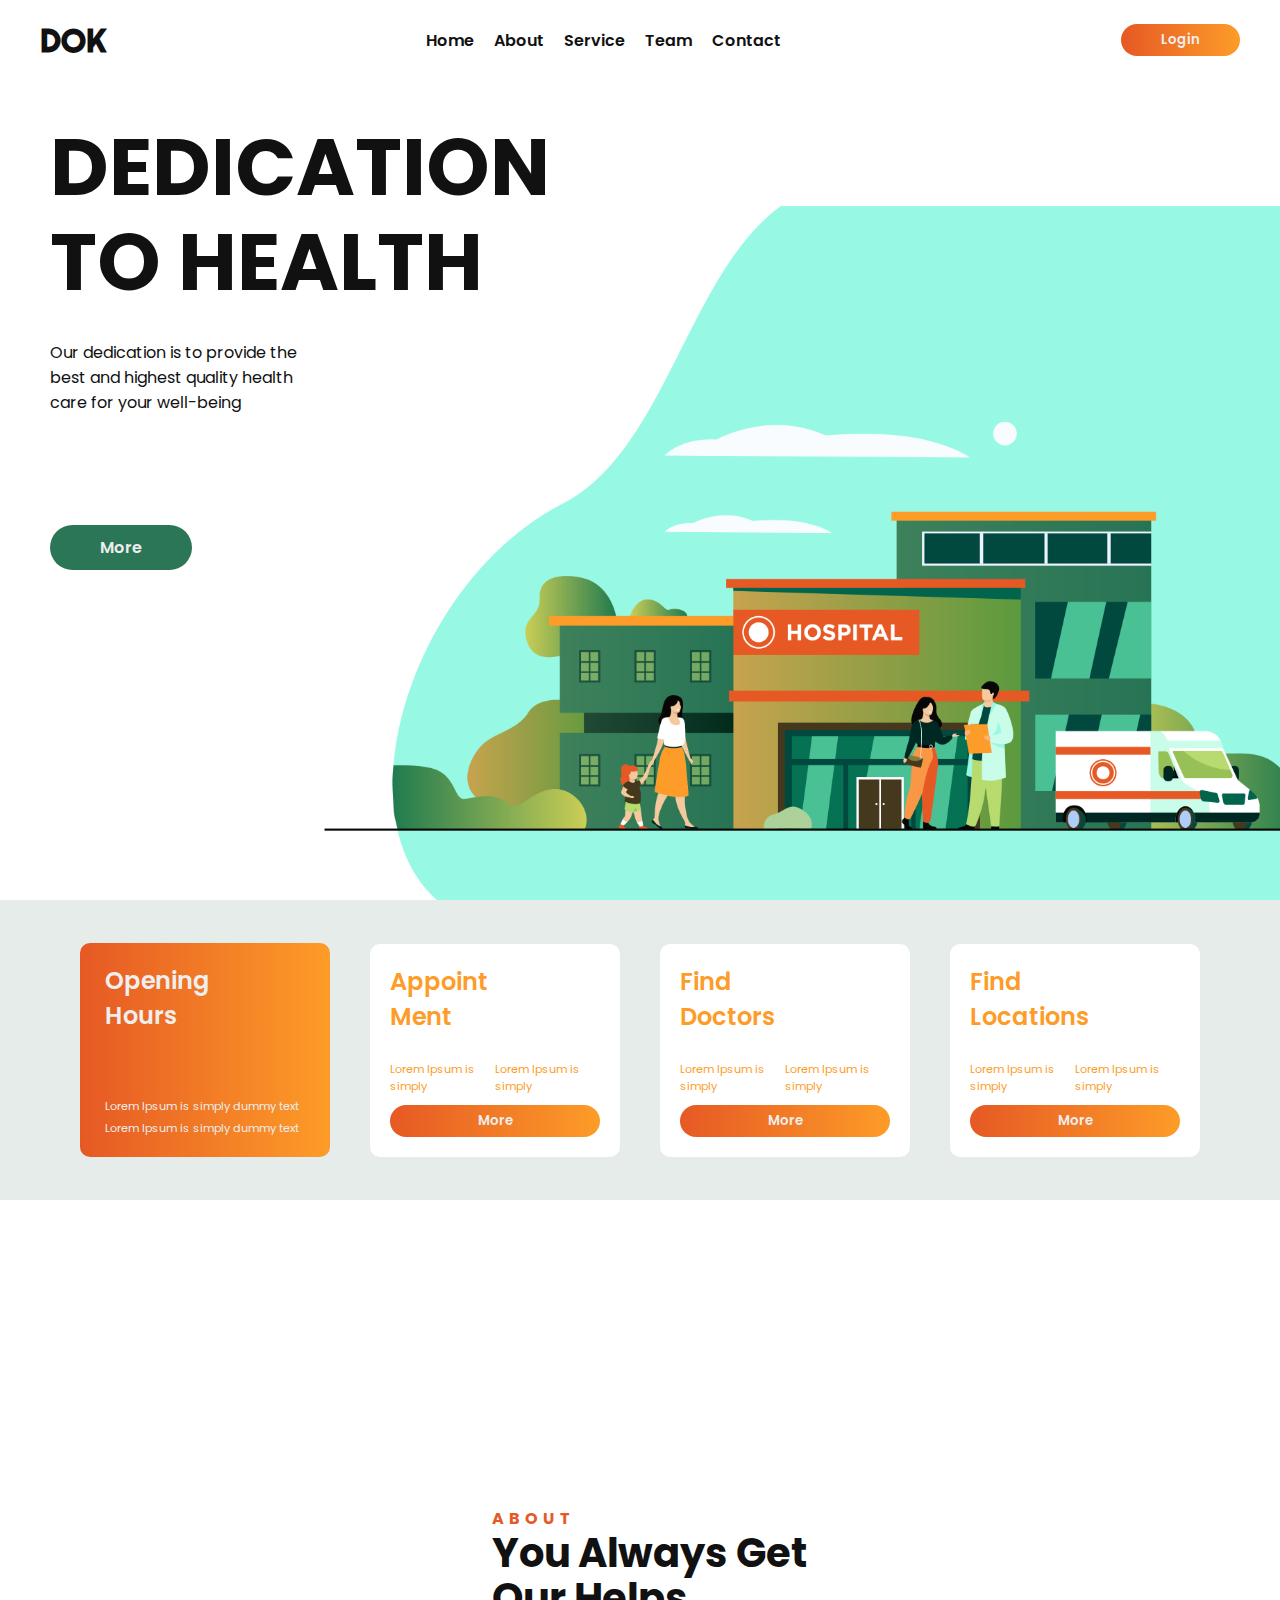
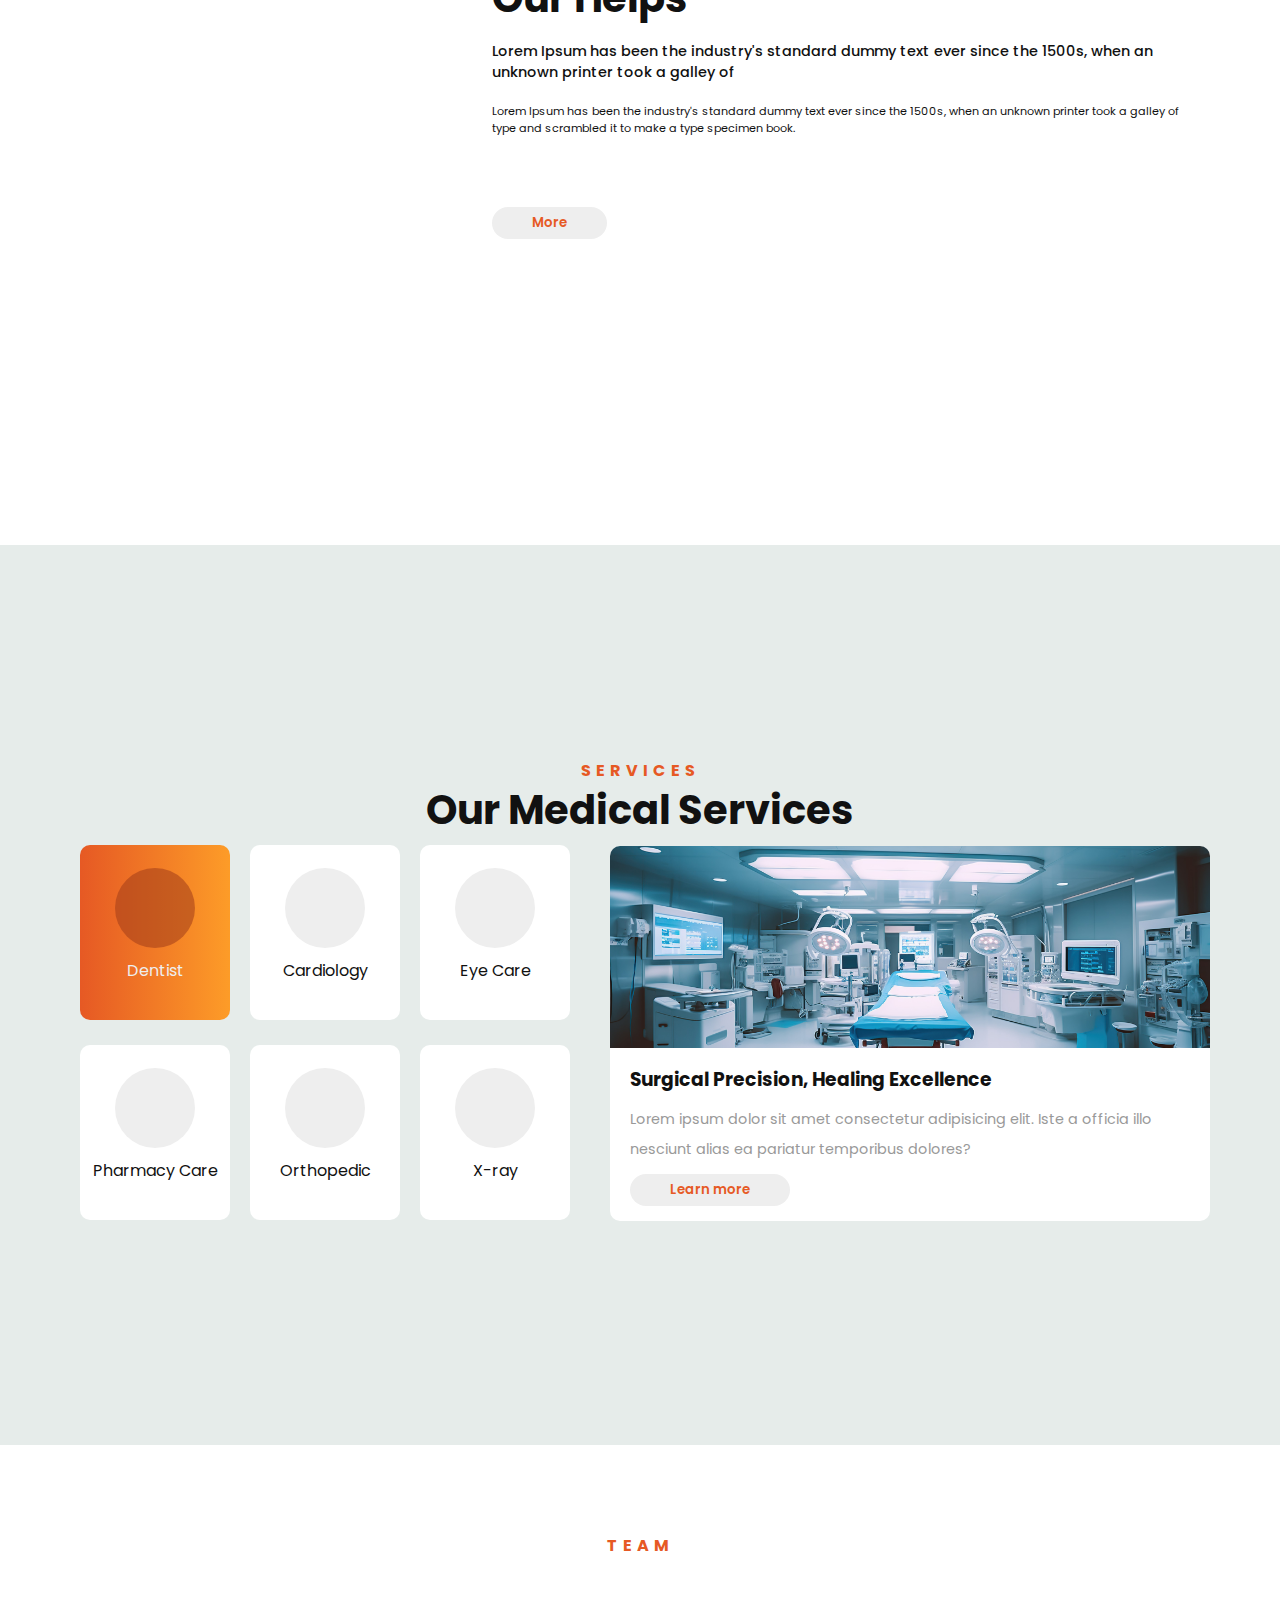
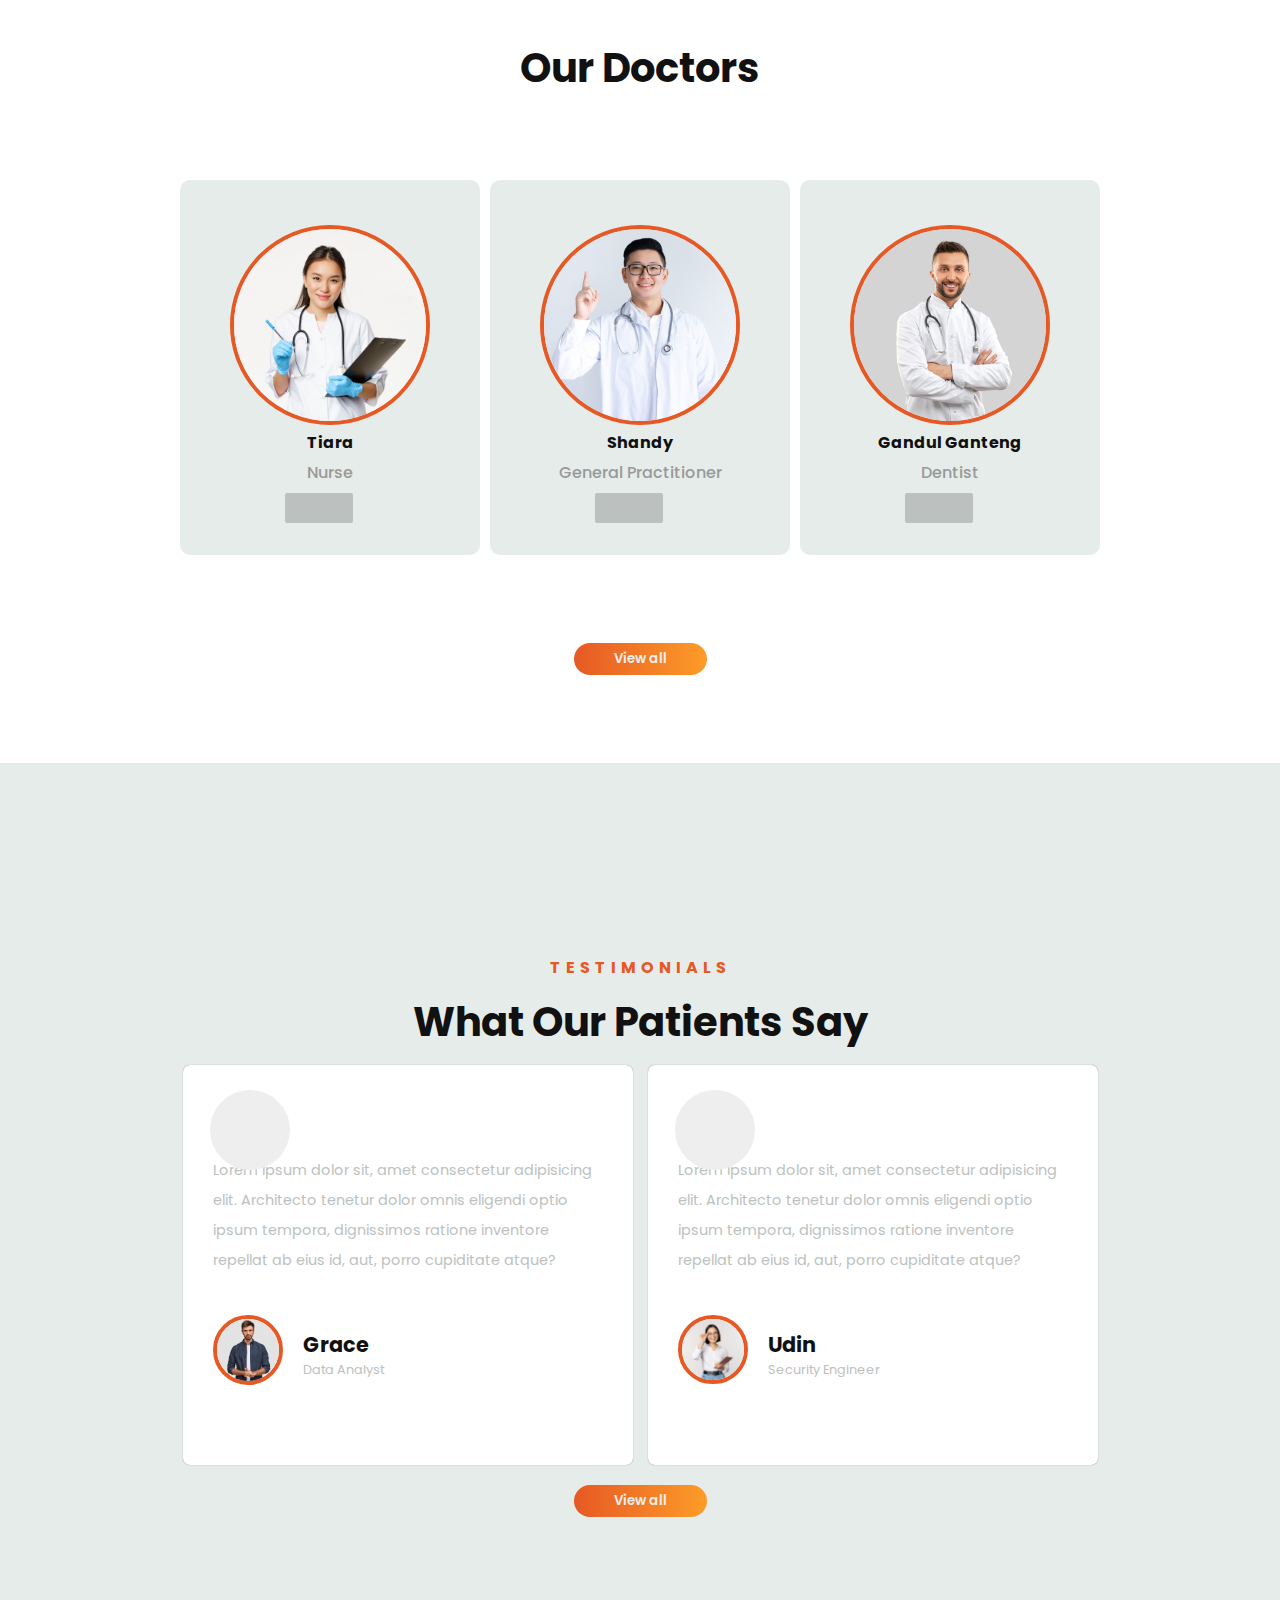
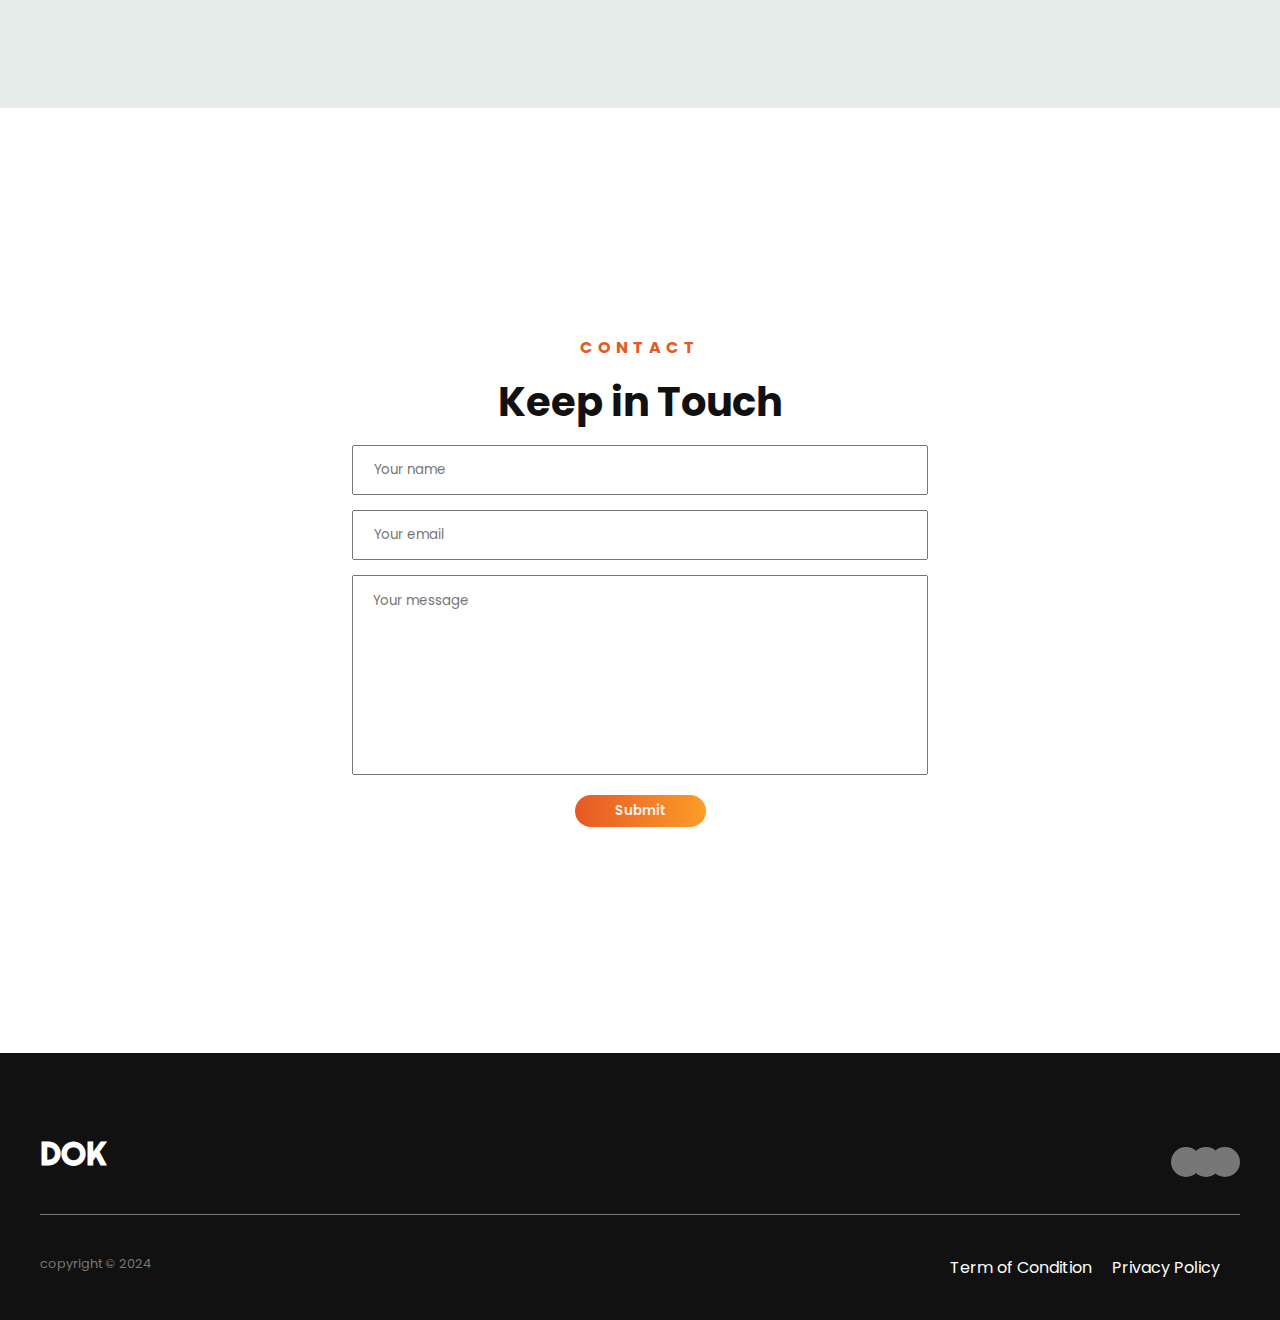
==== index.html @ a8750081 "dok" ====
<!DOCTYPE html>
<html lang="en">
<head>
  <meta charset="UTF-8">
  <meta name="viewport" content="width=device-width, initial-scale=1.0">
  <title>Medical Landing Page</title>
  <link rel="stylesheet" href="style.css">
  <link rel="preconnect" href="https://fonts.googleapis.com">
  <link rel="preconnect" href="https://fonts.gstatic.com" crossorigin>
  <link href="https://fonts.googleapis.com/css2?family=Poppins:ital,wght@0,100;0,200;0,300;0,400;0,500;0,600;0,700;0,800;0,900;1,100;1,200;1,300;1,400;1,500;1,600;1,700;1,800;1,900&family=Righteous&display=swap" rel="stylesheet">
  <link rel="stylesheet" href="https://cdnjs.cloudflare.com/ajax/libs/font-awesome/6.5.1/css/all.min.css" integrity="sha512-DTOQO9RWCH3ppGqcWaEA1BIZOC6xxalwEsw9c2QQeAIftl+Vegovlnee1c9QX4TctnWMn13TZye+giMm8e2LwA==" crossorigin="anonymous" referrerpolicy="no-referrer" />
  <link href="https://unpkg.com/aos@2.3.1/dist/aos.css" rel="stylesheet">
</head>
<body>
  <header>
    <nav>
      <h2 class="logo">DOK</h2>
      <ul>
        <li><a href="">Home</a></li>
        <li><a href="">About</a></li>
        <li><a href="">Service</a></li>
        <li><a href="">Team</a></li>
        <li><a href="">Contact</a></li>
      </ul>
      <button>Login</button>
    </nav>
    <div class="hero">
      <h1>Dedication To Health</h1>
      <p>Our dedication is to provide the best and highest quality health care for your well-being</p>
      <button>More</button>
    </div>
  </header>
  <section>
    <div class="card-container">
      <div class="card">
        <h4>Opening Hours</h4>
        <p>Lorem Ipsum is simply dummy text</p>
        <p>Lorem Ipsum is simply dummy text</p>
      </div>
      <div class="card">
        <h4>Appoint Ment</h4>
        <div class="desc">
          <p>Lorem Ipsum is simply</p>
          <p>Lorem Ipsum is simply</p>
        </div>
        <button>More</button>
      </div>
      <div class="card">
        <h4>Find Doctors</h4>
        <div class="desc">
          <p>Lorem Ipsum is simply</p>
          <p>Lorem Ipsum is simply</p>
        </div>
        <button>More</button>
      </div>
      <div class="card">
        <h4>Find Locations</h4>
        <div class="desc">
          <p>Lorem Ipsum is simply</p>
          <p>Lorem Ipsum is simply</p>
        </div>
        <button>More</button>
      </div>
    </div>
  </section>
  <article id="about">
    <div class="about-wrapper">
      <img src="img/hospital room.jpg" alt="">
      <div class="about-content">
        <p class="navigasi">about</p>
        <h2>You Always Get Our Helps</h2>
        <p>Lorem Ipsum has been the industry's standard dummy text ever since the 1500s, when an unknown printer took a galley of</p>
        <p>Lorem Ipsum has been the industry's standard dummy text ever since the 1500s, when an unknown printer took a galley of type and scrambled it to make a type specimen book.</p>
        <button>More</button>
      </div>
    </div>
  </article>
  <article id="services">
    <p class="navigasi">services</p>
    <h2 class="sub-nav">Our Medical Services</h2>
    <div class="services-wrapper">
      <div class="services-card">
        <div class="card diff">
          <i class="fa-solid fa-tooth icon"></i>
          <div class="circle"></div>
          <p>Dentist</p>
        </div>
        <div class="card">
          <i class="fa-solid fa-stethoscope icon"></i>
          <div class="circle"></div>
          <p>Cardiology</p>
        </div>
        <div class="card">
          <i class="fa-solid fa-eye icon"></i>
          <div class="circle"></div>
          <p>Eye Care</p>
        </div>
        <div class="card">
          <i class="fa-solid fa-syringe icon"></i>
          <div class="circle"></div>
          <p>Pharmacy Care</p>
        </div>
        <div class="card">
          <i class="fa-solid fa-truck-medical icon"></i>
          <div class="circle"></div>
          <p>Orthopedic</p>
        </div>
        <div class="card">
          <i class="fa-solid fa-x-ray icon"></i>
          <div class="circle"></div>
          <p>X-ray</p>
        </div>
      </div>
      <div class="side-card">
        <img src="img/service.jpg" alt="">
        <div class="content">
          <h3>Surgical Precision, Healing Excellence</h3>
          <p class="">Lorem ipsum dolor sit amet consectetur adipisicing elit. Iste a officia illo nesciunt alias ea pariatur temporibus dolores?</p>
          <button>Learn more</button>
        </div>
      </div>
    </div>
    </div>
  </article>
  <article id="team">
    <p class="navigasi">team</p>
    <h2 class="sub-nav">Our Doctors</h2>
    <div class="team-wrapper">
      <div class="card">
        <img src="img/doctor 1.jpg" alt="">
        <h5>Tiara</h5>
        <p>Nurse</p>
        <div class="sosmed">
          <i class="fa-brands fa-instagram"></i>
          <i class="fa-brands fa-tiktok"></i>
          <i class="fa-brands fa-x-twitter"></i>
        </div>
      </div>
      <div class="card">
        <img src="img/doctor 2.jpg" alt="">
        <h5>Shandy</h5>
        <p>General Practitioner</p>
        <div class="sosmed">
          <i class="fa-brands fa-instagram"></i>
          <i class="fa-brands fa-tiktok"></i>
          <i class="fa-brands fa-x-twitter"></i>
        </div>
      </div>
      <div class="card">
        <img src="img/doctor 3.jpg" alt="">
        <h5>Gandul Ganteng</h5>
        <p>Dentist</p>
        <div class="sosmed">
          <i class="fa-brands fa-instagram"></i>
          <i class="fa-brands fa-tiktok"></i>
          <i class="fa-brands fa-x-twitter"></i>
        </div>
      </div>
    </div>
    <button>View all</button>
  </article>
  <article id="quote">
    <p class="navigasi">testimonials</p>
    <h2 class="sub-nav">What Our Patients Say</h2>
    <div class="quote-wrapper">
      <div class="card">
        <i class="fa-solid fa-quote-left"></i>
        <p class="message">Lorem ipsum dolor sit, amet consectetur adipisicing elit. Architecto tenetur dolor omnis eligendi optio ipsum tempora, dignissimos ratione inventore repellat ab eius id, aut, porro cupiditate atque?</p>
        <div class="profile">
          <img src="img/person1.jpg" alt="">
          <div class="name">
            <h5>Grace</h5>
            <p>Data Analyst</p>
          </div>
        </div>
      </div>
      <div class="card">
        <i class="fa-solid fa-quote-left"></i>
        <p class="message">Lorem ipsum dolor sit, amet consectetur adipisicing elit. Architecto tenetur dolor omnis eligendi optio ipsum tempora, dignissimos ratione inventore repellat ab eius id, aut, porro cupiditate atque?</p>
        <div class="profile">
          <img src="img/person2.jpg" alt="">
          <div class="name">
            <h5>Udin</h5>
            <p>Security Engineer</p>
          </div>
        </div>
      </div>
    </div>
    <button>View all</button>
  </article>
  <article id="contact">
    <p class="navigasi">contact</p>
    <h2 class="sub-nav">Keep in Touch</h2>
    <form action="">
      <input type="text" id="name" placeholder="Your name">
      <input type="text" id="email" placeholder="Your email">
      <!-- <input type="text" id="message" placeholder="Your message"> -->
      <textarea id="message" placeholder="Your message"></textarea>
    </form>
    <button>Submit</button>
  </article>
  <footer>
    <div class="top">
      <h2 class="logo">DOK</h2>
      <div class="sosmed">
        <i class="fa-brands fa-instagram"></i>
        <i class="fa-brands fa-tiktok"></i>
        <i class="fa-brands fa-x-twitter"></i>
      </div>
    </div>
    <div class="line"></div>
    <div class="bottom">
      <p>copyright &copy; 2024</p>
      <ul>
        <li><a href="">Term of Condition</a></li>
        <li><a href="">Privacy Policy</a></li>
      </ul>
    </div>
  </footer>
  <script src="https://unpkg.com/aos@2.3.1/dist/aos.js"></script>
</body>
</html>
---- style.css ----
* {
  margin: 0;
  padding: 0;
  list-style: none;
  text-decoration: none;
  box-sizing: border-box;
  scroll-behavior: smooth;
  color: #111;
  font-family: 'Poppins', 'sans-serif';
}
header {
  width: 100%;
  height: 100vh;
  background: url(img/bg-01.png);
  background-repeat: no-repeat;
  background-size: 75%;
  background-position-x: right;
  background-position-y: bottom;
}
nav {
  display: flex;
  height: 80px;
  padding: 0 40px;
  align-items: center;
  justify-content: space-between;
}
.logo {
  font-size: 2rem;
  font-family: 'Righteous', 'sans-serif';
  cursor: pointer;
}
nav ul {
  display: flex;
  align-items: center;
}
nav ul li a {
  margin-right: 20px;
  font-weight: 600;
  transition: .3s ease;

}
nav ul li a:hover {
  opacity: .8;
}
nav button {
  padding: 6px 40px;
  color: #eee;
  font-weight: 600;
  border: none;
  border-radius: 40px;
  background: linear-gradient(to right, #E65924, #FD9C28);
  cursor: pointer;
}
.hero {
  height: 50vh;
  padding: 40px 50px;
}
.hero h1 {
  width: 40%;
  right: 20px;
  text-align: left;
  font-size: 5rem;
  text-transform: uppercase;
  line-height: 95px;
  cursor: default
}
.hero p {
  width: 23%;
  margin: 30px 0;
}
.hero button {
  padding: 10px 50px;
  margin-top: 80px;
  color: #eee;
  font-weight: 600;
  font-size: 1rem;
  border: none;
  border-radius: 40px;
  background-color: #2B7656;
  cursor: pointer;
}
section {
  background-color: #E6ECEA;
}
.card-container {
  display: flex;
  width: 100%;
  height: 300px;
  justify-content: center;
  align-items: center;
}
.card-container .card:nth-child(1) {
  width: 250px;
  margin: 20px;
  padding: 20px 25px;
  border-radius: 10px;
  background: linear-gradient(to right, #E65924, #FD9C28);
}
.card-container .card:nth-child(1) h4 {
  width: 50%;
  margin-bottom: 60px;
  font-size: 1.5rem;
  font-weight: 600;
  color: #eee;
}
.card-container .card:nth-child(1) p {
  margin-top: 5px;
  font-size: .7rem;
  color: #eee;
}
.card-container .card {
  display: flex;
  flex-direction: column;
  width: 250px;
  margin: 20px;
  padding: 20px;
  background-color: #fff;
  border-radius: 10px;
  transition: all .3s ease;
}
.card-container .card .desc {
  display: flex;
  margin-bottom: 10px;
}
.card-container .card:hover {
  transform: translate(0, -3px);
  box-shadow: 0 0 5px #ffd152;
}
.card-container .card h4 {
  width: 50%;
  margin-bottom: 22px;
  font-size: 1.5rem;
  font-weight: 600;
  color: #FD9C28;
}
.card-container .card p {
  margin-top: 5px;
  font-size: .7rem;
  color: #FD9C28;
}
.card-container .card button {
  padding: 6px 40px;
  color: #eee;
  font-weight: 600;
  border: none;
  border-radius: 40px;
  background: linear-gradient(to right, #E65924, #FD9C28);
  cursor: pointer;
}
#about {
  display: flex;
  align-items: center;
  width: 100%;
  height: 105vh;
  padding-left: 55px;
}
.about-wrapper {
  display: flex;
  align-items: start;
}
#about .about-wrapper img {
  width: 500px;
  border-radius: 10px;
  margin-right: 40px;
}
.navigasi {
  font-weight: 700;
  text-transform: uppercase;
  color: #E65924;
  letter-spacing: 5px;
}
.about-wrapper h2 {
  width: 45%;
  margin-bottom: 20px;
  font-size: 2.5rem;
  line-height: 45px;
}
.about-content p:nth-child(3) {
  width: 90%;
  margin-bottom: 20px;
  font-size: .9rem;
  font-weight: 500;
}
.about-content p:nth-child(4) {
  width: 90%;
  font-size: .7rem;
  font-weight: 400;
  margin-bottom: 70px;
}
.about-content button {
  padding: 6px 40px;
  color: #E65924;
  font-weight: 600;
  border: none;
  border-radius: 40px;
  background: #eee;
  cursor: pointer;
}
#services {
  width: 100%;
  height: 100vh;
  display: flex;
  flex-direction: column;
  align-items: center;
  justify-content: center;
  background: #E6ECEA;
}
#services p:nth-child(1) {
  margin-bottom: 5px;
}
.sub-nav {
  font-size: 2.5rem;
  line-height: 45px;
}
.services-wrapper {
  display: flex;
  justify-content: center;
}
.services-card {
  margin-left: 70px;
  height: 400px;
  display: flex;
  flex-wrap: wrap;
  align-items: center;
}
.services-card .card {
  display: flex;
  flex-direction: column;
  align-items: center;
  justify-content: center;
  width: 150px;
  height: 175px;
  margin: 10px;
  border-radius: 10px;
  background: #fff;
  transition: all .3s ease;
}
.services-card .card:hover {
  transform: translate(0, -3px);
  box-shadow: 0 0 5px #ffd152;
}
.services-card .diff:hover {
  transform: translate(0, -3px);
  box-shadow: 0 0 5px #a23e19;
}
.services-card .card .icon {
  margin: 25px 0 50px 0;
  position: relative;
  color: #E65924;
  font-size: 2.5rem;
  z-index: 1;
}
.circle {
  position: absolute;
  padding: 40px;
  margin-top: -50px;
  border-radius: 40px;
  background: #eee;
}
.diff .circle {
  background: #a23d198e;
}
.services-card .diff {
  display: flex;
  flex-direction: column;
  align-items: center;
  justify-content: center;
  width: 150px;
  height: 175px;
  margin: 10px;
  border-radius: 10px;
  background: linear-gradient(to right, #E65924, #FD9C28);
}
.services-card .diff p {
  color: #eee;
}
.services-card .diff .icon {
  margin: 25px 0 50px 0;
  position: relative;
  font-size: 2.5rem;
  z-index: 1;
  color: #fff;
}
.side-card {
  margin: 13px 70px 0 0;
  width: 600px;
  height: 375px;
  background: #fff;
  border-radius: 10px;
}
.side-card img {
  width: 600px;
  border-radius: 10px 10px 0 0;
}
.side-card .content {
  margin: 10px 20px 10px 20px;
}
.side-card .content p {
  margin: 10px 0;
  color: #999;
  font-size: .9rem;
  font-weight: 400;
  line-height: 30px;
}
.side-card .content button {
  padding: 6px 40px;
  color: #E65924;
  font-weight: 600;
  border: none;
  border-radius: 40px;
  background: #eee;
  cursor: pointer;
}
#team {
  width: 100%;
  height: 102vh;
  display: flex;
  flex-direction: column;
  justify-content: space-evenly;
  align-items: center;
}
.team-wrapper {
  display: flex;
  gap: 10px;
}
.team-wrapper .card {
  display: flex;
  flex-direction: column;
  justify-content: center;
  align-items: center;
  width: 300px;
  height: 375px;
  background-color: #E6ECEA;
  border-radius: 10px;
  gap: 5px;
}
.team-wrapper .card img {
  width: 200px;
  height: 200px;
  border: 4px solid #E65924;
  border-radius: 400px;
}
.team-wrapper .card h5 {
  font-size: 1rem;
}
.team-wrapper .card p {
  color: #999;
  font-weight: 500;
}
.team-wrapper .card i {
  margin: 10px;
  position: relative;
  color: #E65924;
  z-index: 1;
  transition: .3s all ease;
}
.team-wrapper .card i:hover {
  color: #E6ECEA;
}
.team-wrapper .card i::after {
  content: "";
  position: absolute;
  width: 30px;
  height: 30px;
  top: -7px;
  right: -8px;
  border-radius: 2px;
  background: #bcc1c0;
  z-index: -1;
}
.team-wrapper .card i:hover::after {
  background: #E65924;
}
.team-wrapper .card i:nth-child(3)::after {
  right: -6px;
}
#team button {
  padding: 6px 40px;
  color: #eee;
  font-weight: 600;
  border: none;
  border-radius: 40px;
  background: linear-gradient(to right, #E65924, #FD9C28);
  cursor: pointer;
}
#quote {
  width: 100%;
  height: 105vh;
  display: flex;
  flex-direction: column;
  align-items: center;
  justify-content: center;
  background-color: #E6ECEA;
  gap: 20px;
}
.quote-wrapper {
  display: flex;
  padding: 0 20px;
  gap: 15px;
}
.quote-wrapper .card {
  display: flex;
  flex-direction: column;
  width: 450px;
  height: 400px;
  padding: 30px;
  border-radius: 7px;
  box-shadow: 0 0 1px rgba(0, 0, 0, .5);
  background-color: #fff;
  gap: 20px;
}
.quote-wrapper .card i {
  margin: 15px 0 25px 20px;
  position: relative;
  color: #E65924;
  font-size: 2.5rem;
  z-index: 1;
}
.quote-wrapper .card i::after {
  content: "";
  position: absolute;
  padding: 40px;
  top: -20px;
  left: -23px;
  border-radius: 40px;
  background: #eee;
  z-index: -1;
}
.quote-wrapper .card p {
  color: #bcc1c0;
  font-size: .9rem;
  line-height: 30px;
}
.quote-wrapper .card .profile {
  display: flex;
  align-items: center;
  margin-top: 20px;
  gap: 20px;
}
.quote-wrapper .card .profile img {
  width: 70px;
  border: 4px solid #E65924;
  border-radius: 100px;
}
.quote-wrapper .card .profile h5 {
  font-size: 1.3rem;
}
.quote-wrapper .card .profile p {
  font-size: .8rem;
  margin-top: 10px;
  line-height: 0;
}
#quote button {
  padding: 6px 40px;
  color: #eee;
  font-weight: 600;
  border: none;
  border-radius: 40px;
  background: linear-gradient(to right, #E65924, #FD9C28);
  cursor: pointer;
}
#contact {
  display: flex;
  flex-direction: column;
  justify-content: center;
  align-items: center;
  width: 100%;
  height: 105vh;
  background-color: #fff;
  gap: 20px;
}
form {
  display: flex;
  flex-direction: column;
  justify-content: center;
  align-items: center;
  width: 100%;
  gap: 15px;
}
form input {
  width: 45%;
  height: 50px;
  padding-left: 20px;
  outline: 0;
}
form textarea {
  width: 45%;
  height: 200px;
  padding: 15px 20px 20px 20px;
  outline: 0;
  resize: none;
}
#contact button {
  padding: 6px 40px;
  color: #eee;
  font-weight: 600;
  border: none;
  border-radius: 40px;
  background: linear-gradient(to right, #E65924, #FD9C28);
  cursor: pointer;
}
footer {
  display: flex;
  flex-direction: column;
  justify-content: center;
  align-items: center;
  width: 100%;
  padding: 40px 40px;
  background-color: #111;
}
.top {
  display: flex;
  justify-content: space-between;
  width: 100%;
  padding: 40px 0;
}
.top h2, .top i, .bottom p, .bottom a {
  color: #fff;
}
.sosmed {
  margin-right: 7px;
  display: flex;
  flex-direction: row;
  justify-content: center;
  align-items: center;
}
.top i {
  position: relative;
  margin-left: 20px;
  z-index: 1;
}
.top i::after {
  content: "";
  position: absolute;
  width: 30px;
  height: 30px;
  top: -7px;
  right: -8px;
  border-radius: 30px;
  background: #777;
  z-index: -1;
}
.top i:nth-child(3):after {
  right: -7px;
}
.line {
  width: 100%;
  height: .5px;
  background-color: #777;
}
.bottom {
  display: flex;
  justify-content: space-between;
  width: 100%;
  padding: 40px 0 0 0;
}
.bottom p {
  font-size: .8rem;
  color: #777;
}
.bottom ul {
  display: flex;
}
.bottom ul li a {
  margin-right: 20px;
}
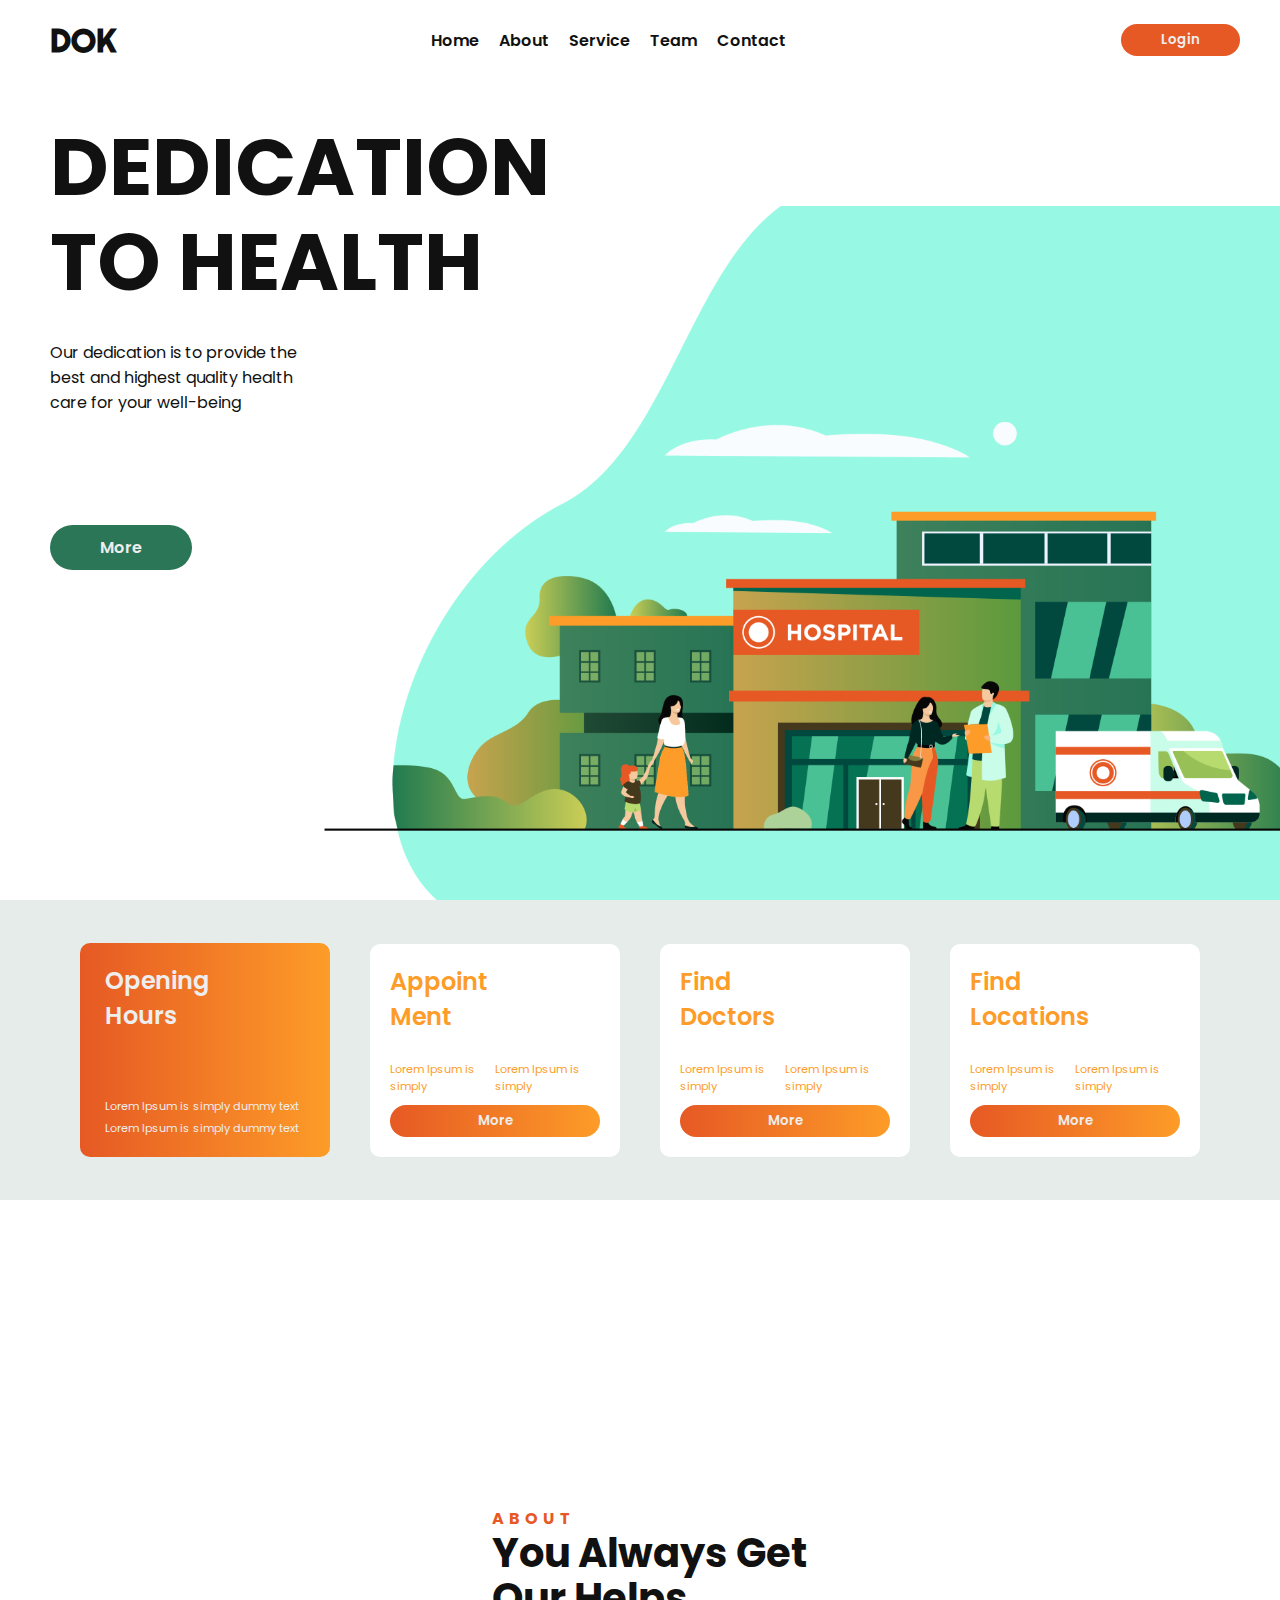
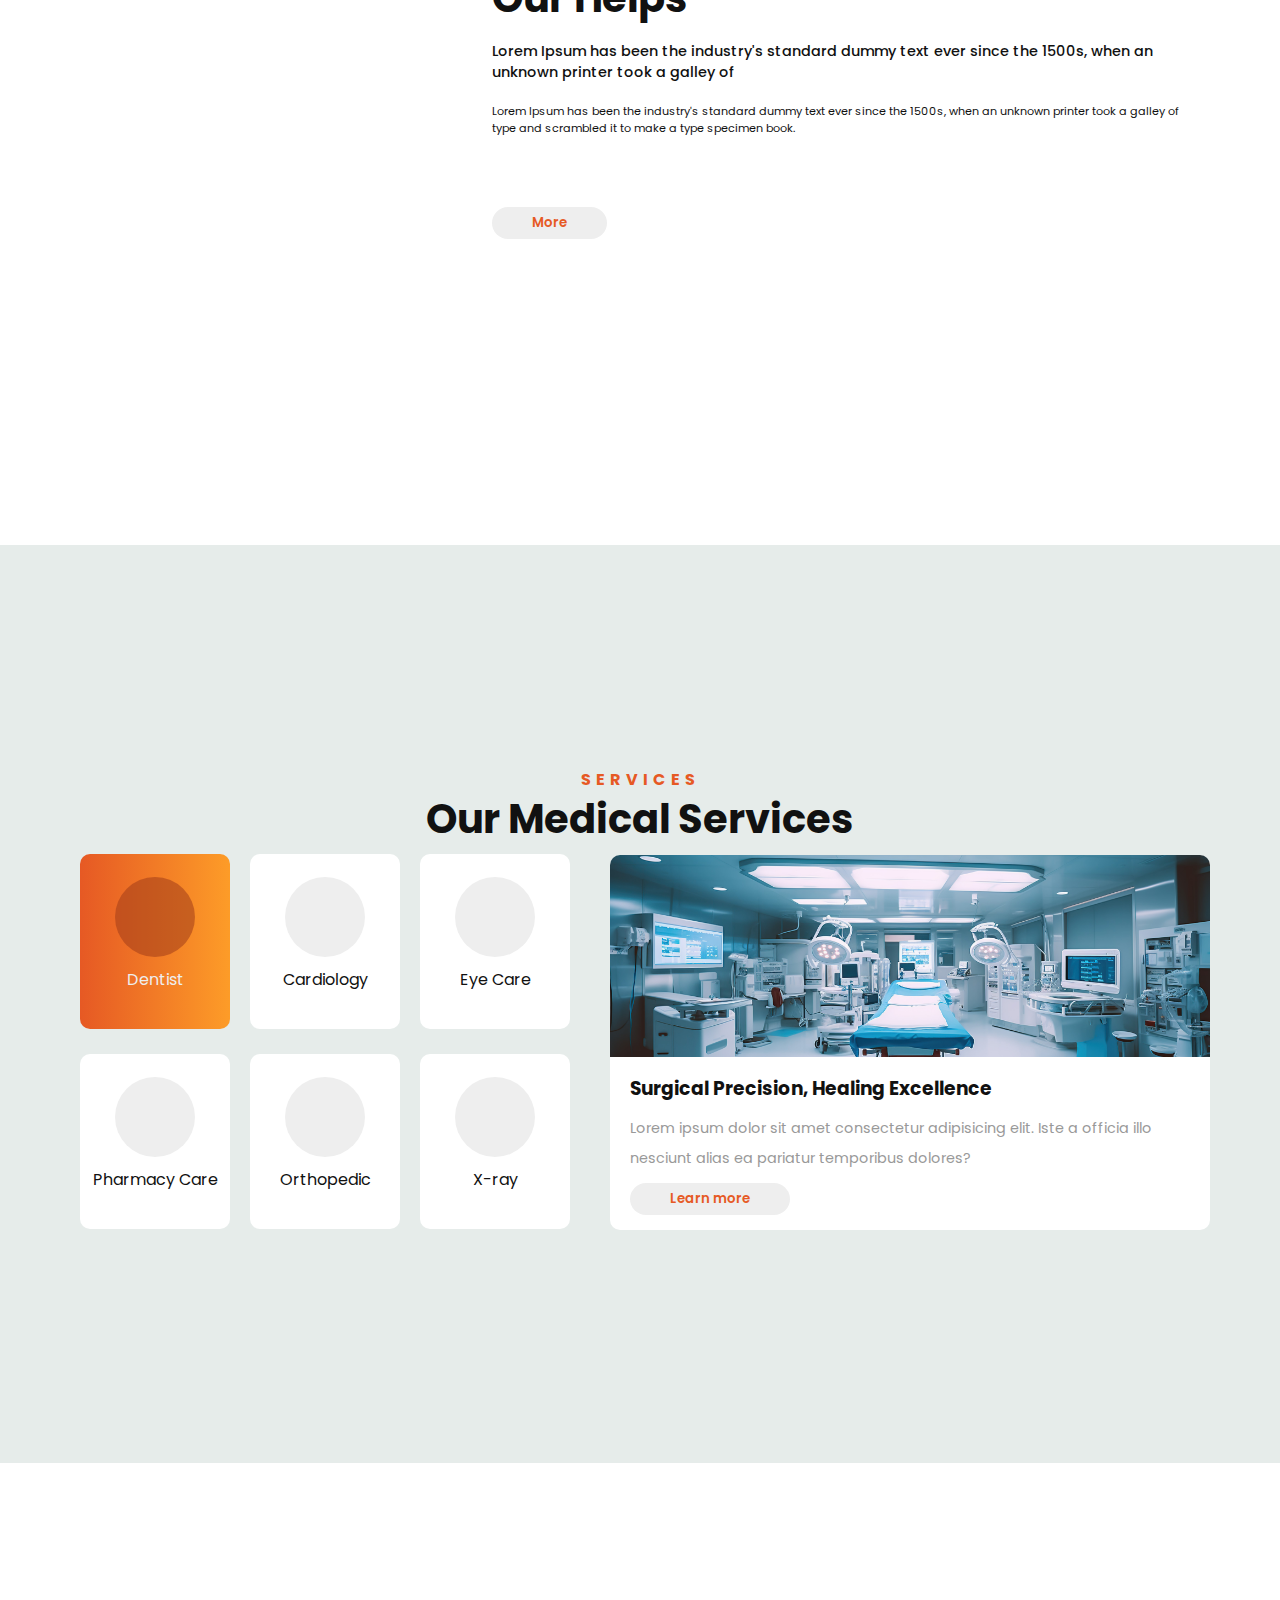
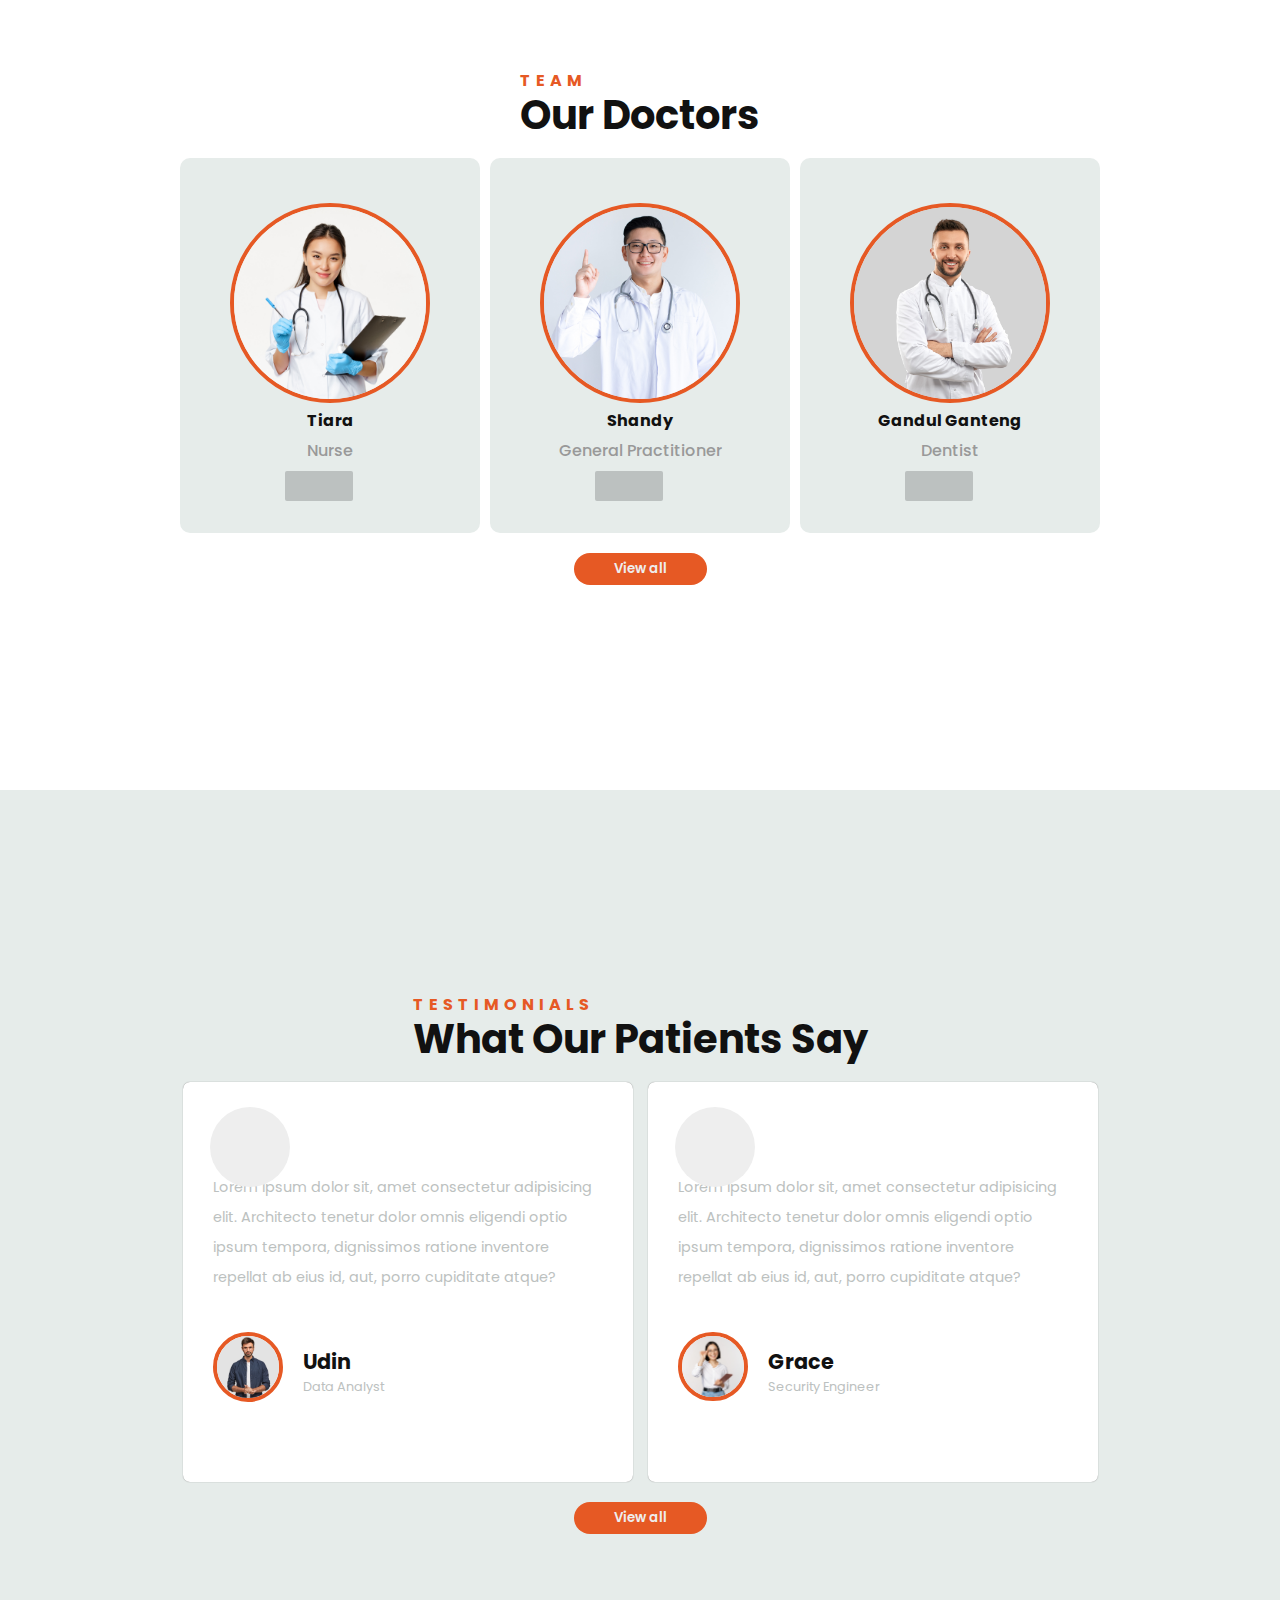
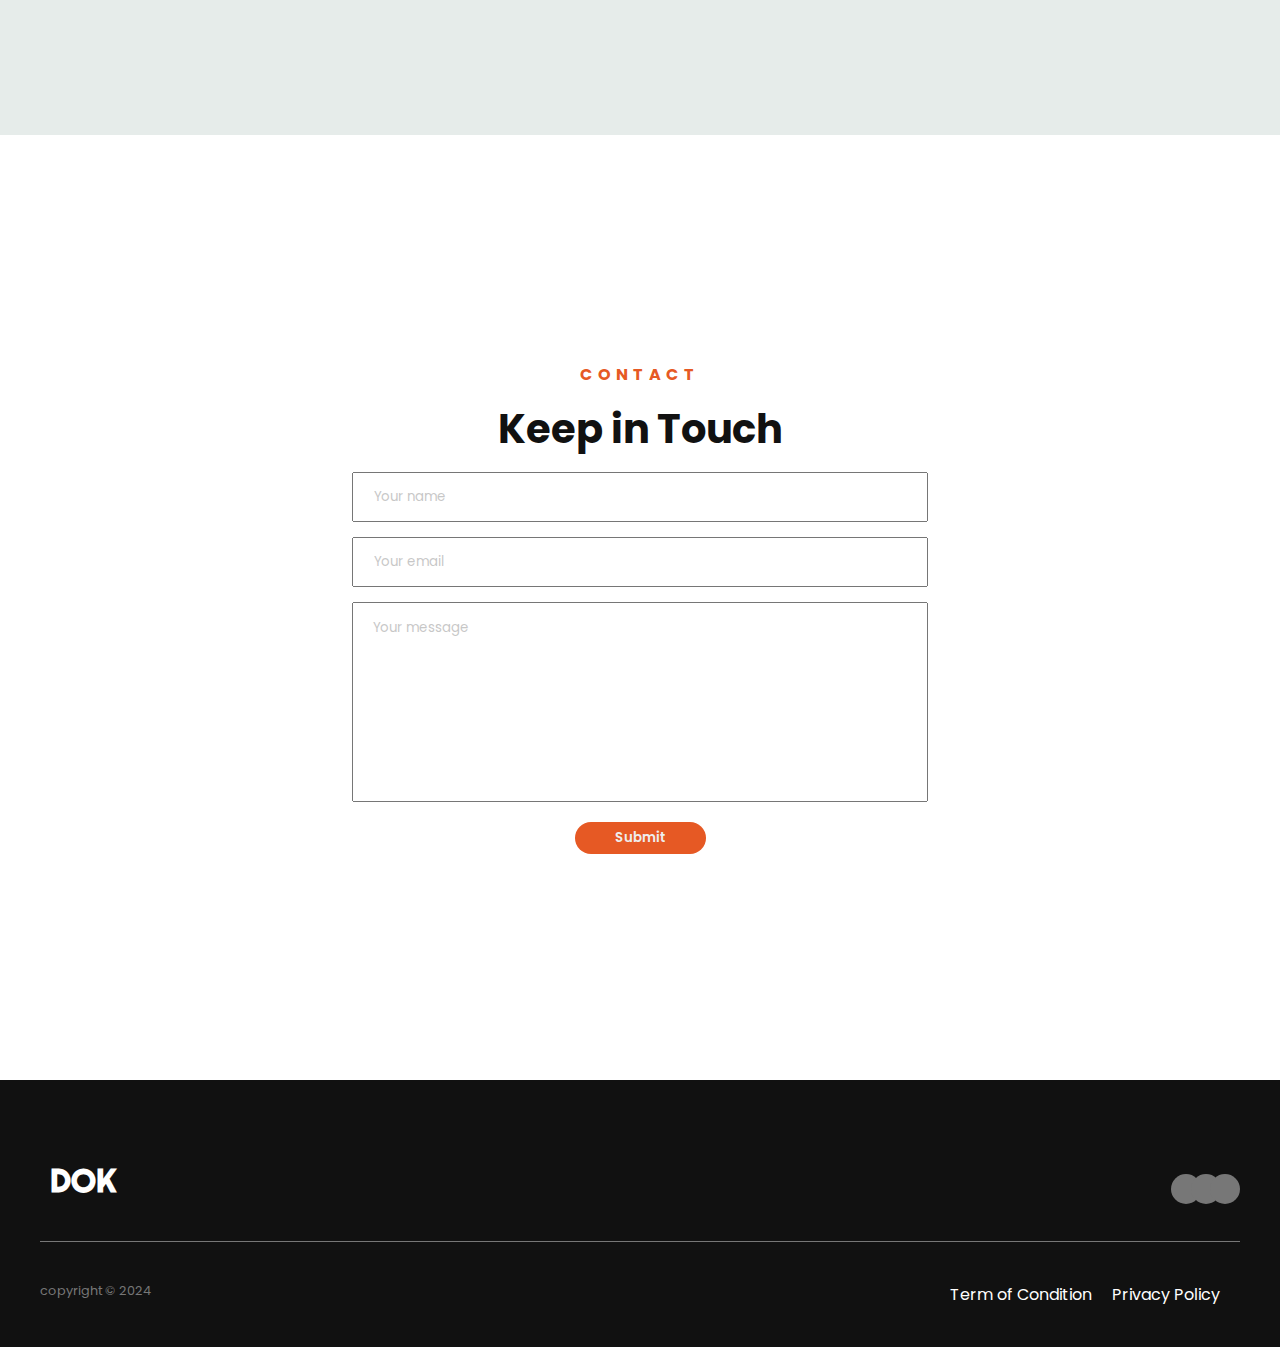
==== commit a9247388: "dok" ====
--- a/index.html
+++ b/index.html
@@ -3,7 +3,7 @@
 <head>
   <meta charset="UTF-8">
   <meta name="viewport" content="width=device-width, initial-scale=1.0">
-  <title>Medical Landing Page</title>
+  <title>DOK - Medical Landing Page</title>
   <link rel="stylesheet" href="style.css">
   <link rel="preconnect" href="https://fonts.googleapis.com">
   <link rel="preconnect" href="https://fonts.gstatic.com" crossorigin>
@@ -12,15 +12,22 @@
   <link href="https://unpkg.com/aos@2.3.1/dist/aos.css" rel="stylesheet">
 </head>
 <body>
-  <header>
+  <header id="home">
     <nav>
-      <h2 class="logo">DOK</h2>
-      <ul>
-        <li><a href="">Home</a></li>
-        <li><a href="">About</a></li>
-        <li><a href="">Service</a></li>
-        <li><a href="">Team</a></li>
-        <li><a href="">Contact</a></li>
+      <div class="wrapper">
+        <div class="burger">
+          <span class="bar"></span>
+          <span class="bar"></span>
+          <span class="bar"></span>
+        </div>
+        <h2 class="logo">DOK</h2>
+      </div>
+      <ul id="nav">
+        <li><a href="#home">Home</a></li>
+        <li><a href="#about">About</a></li>
+        <li><a href="#services">Service</a></li>
+        <li><a href="#team">Team</a></li>
+        <li><a href="#contact">Contact</a></li>
       </ul>
       <button>Login</button>
     </nav>
@@ -123,8 +130,10 @@
     </div>
   </article>
   <article id="team">
-    <p class="navigasi">team</p>
-    <h2 class="sub-nav">Our Doctors</h2>
+    <div class="wrap">
+      <p class="navigasi">team</p>
+      <h2 class="sub-nav">Our Doctors</h2>
+    </div>
     <div class="team-wrapper">
       <div class="card">
         <img src="img/doctor 1.jpg" alt="">
@@ -160,8 +169,10 @@
     <button>View all</button>
   </article>
   <article id="quote">
-    <p class="navigasi">testimonials</p>
-    <h2 class="sub-nav">What Our Patients Say</h2>
+    <div class="wrap">
+      <p class="navigasi">testimonials</p>
+      <h2 class="sub-nav">What Our Patients Say</h2>
+    </div>
     <div class="quote-wrapper">
       <div class="card">
         <i class="fa-solid fa-quote-left"></i>
@@ -169,7 +180,7 @@
         <div class="profile">
           <img src="img/person1.jpg" alt="">
           <div class="name">
-            <h5>Grace</h5>
+            <h5>Udin</h5>
             <p>Data Analyst</p>
           </div>
         </div>
@@ -180,7 +191,7 @@
         <div class="profile">
           <img src="img/person2.jpg" alt="">
           <div class="name">
-            <h5>Udin</h5>
+            <h5>Grace</h5>
             <p>Security Engineer</p>
           </div>
         </div>
@@ -218,5 +229,6 @@
     </div>
   </footer>
   <script src="https://unpkg.com/aos@2.3.1/dist/aos.js"></script>
+  <script src="script.js"></script>
 </body>
 </html>--- a/style.css
+++ b/style.css
@@ -9,6 +9,7 @@
   font-family: 'Poppins', 'sans-serif';
 }
 header {
+  position: relative;
   width: 100%;
   height: 100vh;
   background: url(img/bg-01.png);
@@ -16,6 +17,7 @@
   background-size: 75%;
   background-position-x: right;
   background-position-y: bottom;
+  z-index: 99;
 }
 nav {
   display: flex;
@@ -24,7 +26,13 @@
   align-items: center;
   justify-content: space-between;
 }
+.wrapper {
+  display: flex;
+  justify-content: center;
+  align-items: center;
+}
 .logo {
+  margin-left: 10px;
   font-size: 2rem;
   font-family: 'Righteous', 'sans-serif';
   cursor: pointer;
@@ -48,12 +56,33 @@
   font-weight: 600;
   border: none;
   border-radius: 40px;
-  background: linear-gradient(to right, #E65924, #FD9C28);
-  cursor: pointer;
+  background-color: #E65924;
+  cursor: pointer;
+  transition: all .3s ease;
+}
+nav button:hover {
+  background-color: #FD9C28;
+}
+.burger {
+  display: none;
+  width: 40px;
+  height: 40px;
+  padding: 9px 0 0 7px;
+  border-radius: 40px;
+  cursor: pointer;
+  background-color: #359169;
+}
+.bar {
+  display: block;
+  margin: 3px 0;
+  width: 25px;
+  height: 3px;
+  border-radius: 3px;
+  background-color: #fff;
 }
 .hero {
   height: 50vh;
-  padding: 40px 50px;
+  padding: 40px 50px 0 50px;
 }
 .hero h1 {
   width: 40%;
@@ -78,6 +107,10 @@
   border-radius: 40px;
   background-color: #2B7656;
   cursor: pointer;
+  transition: all .3s ease;
+}
+.hero button:hover {
+  background-color: #359169;
 }
 section {
   background-color: #E6ECEA;
@@ -90,22 +123,17 @@
   align-items: center;
 }
 .card-container .card:nth-child(1) {
-  width: 250px;
-  margin: 20px;
   padding: 20px 25px;
-  border-radius: 10px;
   background: linear-gradient(to right, #E65924, #FD9C28);
 }
+.card-container .card:hover:nth-child(1) {
+  box-shadow: 0 0 5px #111;
+}
 .card-container .card:nth-child(1) h4 {
-  width: 50%;
   margin-bottom: 60px;
-  font-size: 1.5rem;
-  font-weight: 600;
   color: #eee;
 }
 .card-container .card:nth-child(1) p {
-  margin-top: 5px;
-  font-size: .7rem;
   color: #eee;
 }
 .card-container .card {
@@ -195,10 +223,15 @@
   border-radius: 40px;
   background: #eee;
   cursor: pointer;
+  transition: .3s ease;
+}
+.about-content button:hover {
+  color: #eee;
+  background: #E65924;
 }
 #services {
   width: 100%;
-  height: 100vh;
+  height: 102vh;
   display: flex;
   flex-direction: column;
   align-items: center;
@@ -310,17 +343,23 @@
   border-radius: 40px;
   background: #eee;
   cursor: pointer;
+  transition: .3s ease;
+}
+.side-card .content button:hover {
+  color: #eee;
+  background: #E65924;
 }
 #team {
   width: 100%;
-  height: 102vh;
-  display: flex;
-  flex-direction: column;
-  justify-content: space-evenly;
+  height: 103vh;
+  display: flex;
+  flex-direction: column;
+  justify-content: center;
   align-items: center;
 }
 .team-wrapper {
   display: flex;
+  margin: 20px 0;
   gap: 10px;
 }
 .team-wrapper .card {
@@ -333,10 +372,14 @@
   background-color: #E6ECEA;
   border-radius: 10px;
   gap: 5px;
+  transition: .3s ease;
+}
+.team-wrapper .card:hover {
+  transform: translate(0, -3px);
+  box-shadow: 0 0 5px #E65924;
 }
 .team-wrapper .card img {
   width: 200px;
-  height: 200px;
   border: 4px solid #E65924;
   border-radius: 400px;
 }
@@ -351,6 +394,7 @@
   margin: 10px;
   position: relative;
   color: #E65924;
+  cursor: pointer;
   z-index: 1;
   transition: .3s all ease;
 }
@@ -380,8 +424,11 @@
   font-weight: 600;
   border: none;
   border-radius: 40px;
-  background: linear-gradient(to right, #E65924, #FD9C28);
-  cursor: pointer;
+  background-color: #E65924;
+  cursor: pointer;
+}
+#team button:hover {
+  background-color: #FD9C28;
 }
 #quote {
   width: 100%;
@@ -419,10 +466,11 @@
 .quote-wrapper .card i::after {
   content: "";
   position: absolute;
-  padding: 40px;
+  width: 80px;
+  height: 80px;
   top: -20px;
   left: -23px;
-  border-radius: 40px;
+  border-radius: 80px;
   background: #eee;
   z-index: -1;
 }
@@ -456,8 +504,12 @@
   font-weight: 600;
   border: none;
   border-radius: 40px;
-  background: linear-gradient(to right, #E65924, #FD9C28);
-  cursor: pointer;
+  background: #E65924;
+  cursor: pointer;
+  transition: .3s ease;
+}
+#quote button:hover {
+  background: #FD9C28;
 }
 #contact {
   display: flex;
@@ -490,14 +542,20 @@
   outline: 0;
   resize: none;
 }
+:is(input, textarea)::placeholder {
+  opacity: .4;
+}
 #contact button {
   padding: 6px 40px;
   color: #eee;
   font-weight: 600;
   border: none;
   border-radius: 40px;
-  background: linear-gradient(to right, #E65924, #FD9C28);
-  cursor: pointer;
+  background: #E65924;
+  cursor: pointer;
+}
+#contact button:hover {
+  background: #FD9C28;
 }
 footer {
   display: flex;
@@ -527,6 +585,7 @@
 .top i {
   position: relative;
   margin-left: 20px;
+  cursor: pointer;
   z-index: 1;
 }
 .top i::after {
@@ -557,10 +616,178 @@
 .bottom p {
   font-size: .8rem;
   color: #777;
+  cursor: default;
 }
 .bottom ul {
   display: flex;
 }
 .bottom ul li a {
   margin-right: 20px;
+}
+.lock-scroll {
+  overflow-y: hidden;
+}
+@media screen and (max-width: 820px) {
+  header {
+    background-size: 75%;
+    height: 40vh;
+    background-position-y: top;
+  }
+  .hero {
+    padding: 90px 50px 0 50px;
+  }
+  .hero h1 {
+    font-size: 3rem;
+    line-height: 60px;
+  }
+  .hero p {
+    width: 35%;
+    margin: 20px 0;
+  }
+  .hero button {
+    margin-top: 0 
+  }
+  nav {
+    width: 100%;
+    position: fixed;
+    height: 60px;
+    justify-content: space-between;
+    background: rgba(255, 255, 255, 0);
+    box-shadow: 0 4px 30px rgba(0, 0, 0, 0.1);
+    backdrop-filter: blur(5px);
+    -webkit-backdrop-filter: blur(5px);
+    border: 1px solid rgba(255, 255, 255, 0.3);
+  }
+  nav ul {
+    position: fixed;
+    flex-direction: column;
+    height: 100vh;
+    padding: 10px;
+    width: 50%;
+    top: 60px;
+    left: -408px;
+    background: rgba(255, 255, 255, 1);
+    box-shadow: 0 4px 30px rgba(0, 0, 0, 0.1);
+    backdrop-filter: blur(5px);
+    -webkit-backdrop-filter: blur(5px);
+    z-index: 1;
+    transition: .3s ease;
+  }
+  nav ul.active {
+    left: -20px;
+  }
+  nav ul li {
+    margin-bottom: 20px;
+    padding: 20px;
+  }
+  nav ul li a {
+    font-size: 2rem;
+  }
+  .burger {
+    display: block;
+  }
+  .card-container .card {
+    margin: 10px;
+  }
+  .card-container .card:nth-child(1) h4 {
+    margin-bottom: 36px;
+  }
+  .card-container .card p {
+    font-size: .5rem;
+  }
+  #about {
+    height: 40vh;
+  }
+  #about .about-wrapper img {
+    width: 350px;
+  }
+  .about-wrapper h2 {
+    width: 80%;
+    margin-bottom: 10px;
+    font-size: 1.6rem;
+    line-height: 30px;
+  }
+  .about-content p:nth-child(3) {
+    width: 90%;
+    margin-bottom: 10px;
+    font-size: .7rem;
+    font-weight: 500;
+  }
+  .about-content p:nth-child(4) {
+    width: 90%;
+    font-size: .5rem;
+    font-weight: 400;
+    margin-bottom: 10px;
+  }
+  #services {
+    height: 100vh;
+  }
+  .services-wrapper {
+    width: 75%;
+    flex-direction: column;
+    align-items: center;
+  }
+  .services-card {
+    margin-left: 0;
+    justify-content: center;
+  }
+  .side-card {
+    margin: 0;
+    width: 490px;
+  }
+  .side-card img {
+    width: 490px;
+    border-radius: 10px 10px 0 0;
+  }
+  #team {
+    height: 55vh;
+  }
+  .team-wrapper .card {
+    width: 250px;
+    height: 325px;
+  }
+  .team-wrapper .card img {
+    width: 150px
+  }
+  #quote {
+    height: 45vh;
+  }
+  .quote-wrapper .card {
+    width: 350px;
+    height: 300px;
+  }
+  .quote-wrapper .card i {
+    margin: 10px 0 5px 20px;
+    font-size: 2rem;
+  }
+  .quote-wrapper .card i::after {
+    width: 70px;
+    height:70px;
+    top: -20px;
+    left: -23px;
+  }
+  .quote-wrapper .card p {
+    font-size: .7rem;
+    line-height: 25px;
+  }
+  .quote-wrapper .card .profile {
+    margin-top: 0;
+  }
+  .quote-wrapper .card .profile img {
+    width: 50px;
+    border: 2px solid #E65924;
+  }
+  .quote-wrapper .card .profile h5 {
+    font-size: 1rem;
+  }
+  .quote-wrapper .card .profile p {
+    margin-top: 5px;
+  }
+  #contact {
+    height: 75vh;
+  }
+  :is(input, textarea) {
+    border: 1px solid #000;
+    border-radius: 2px;
+  }
 }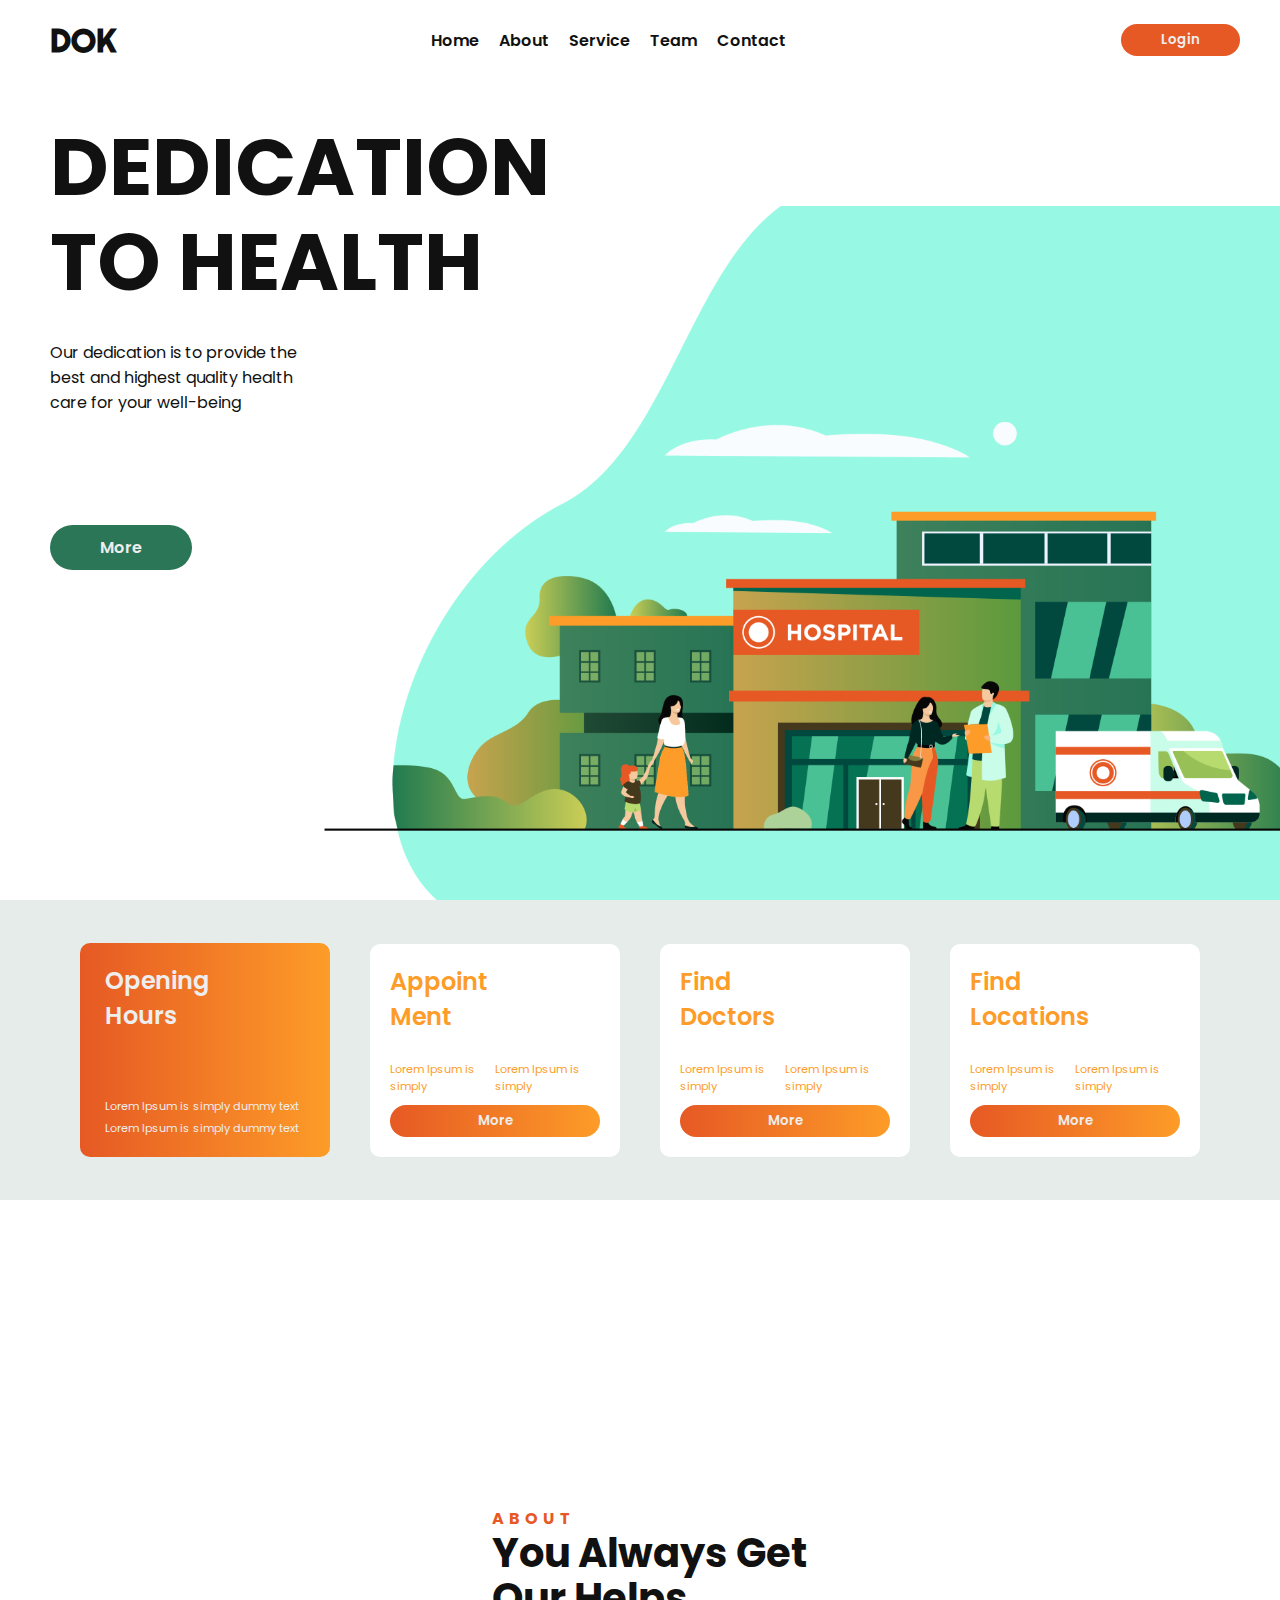
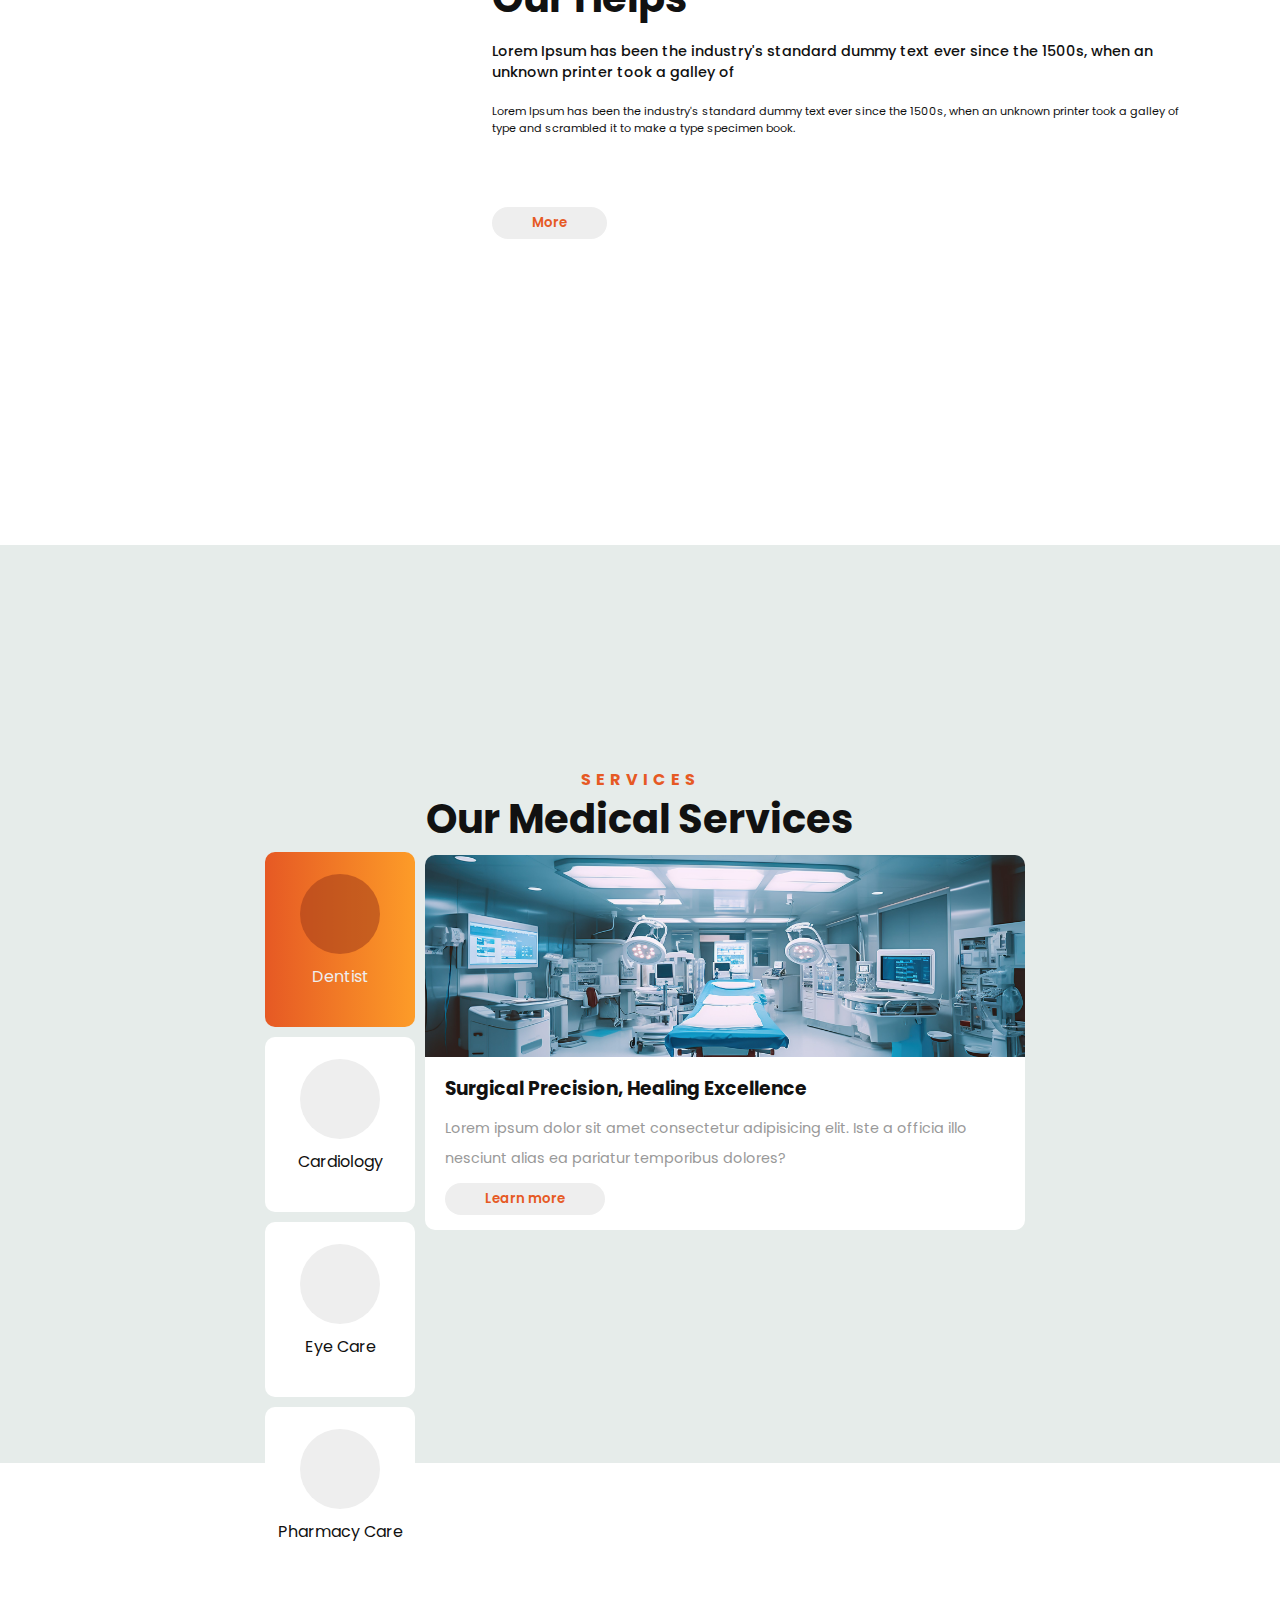
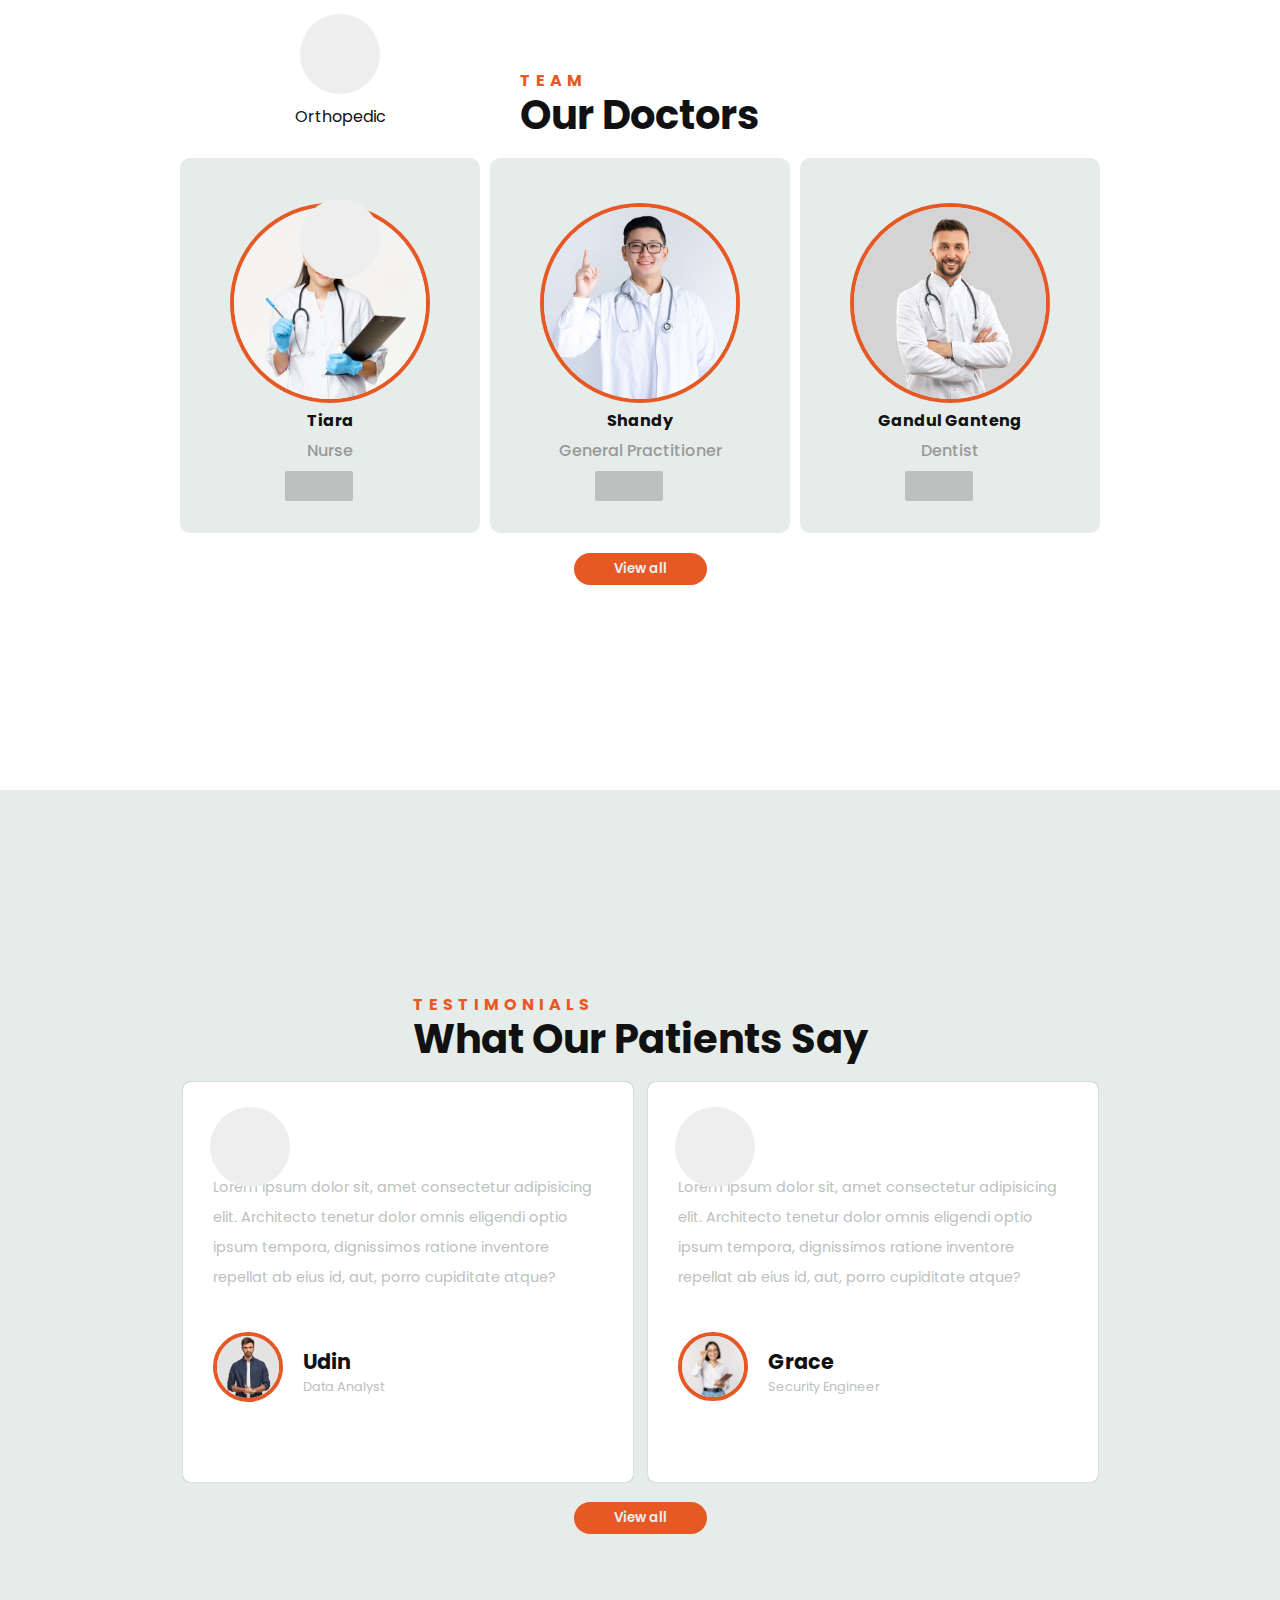
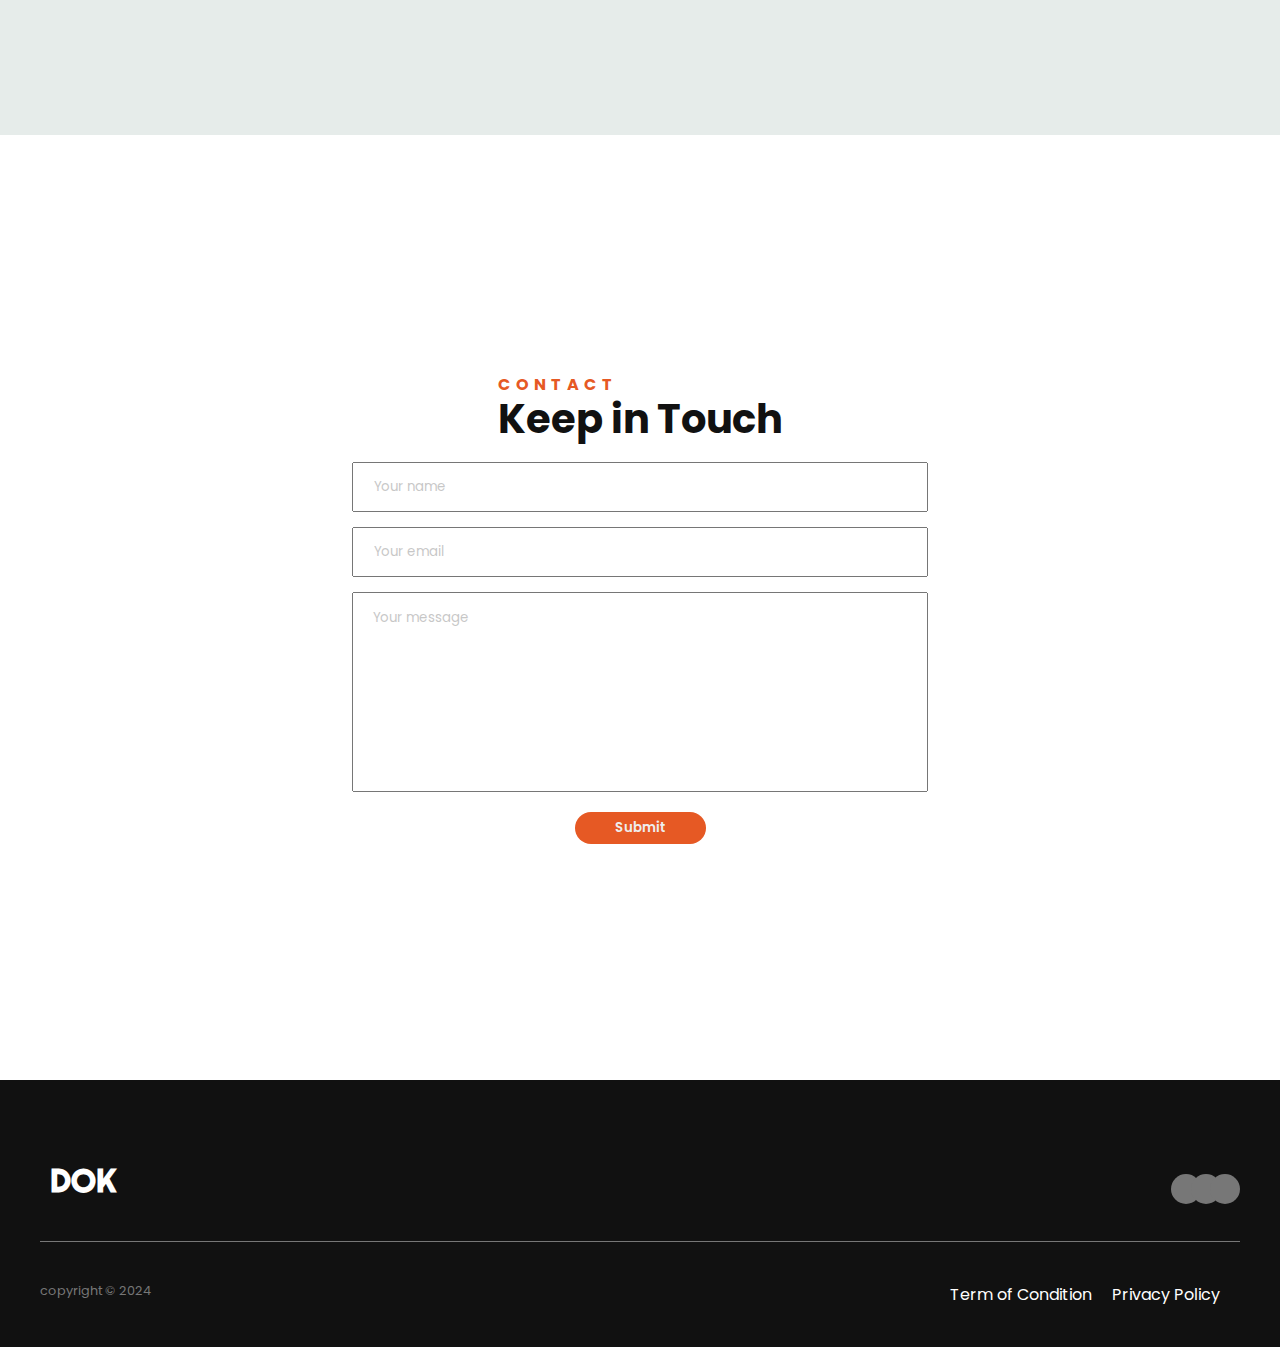
==== commit d9381f1a: "dok" ====
--- a/index.html
+++ b/index.html
@@ -32,9 +32,12 @@
       <button>Login</button>
     </nav>
     <div class="hero">
-      <h1>Dedication To Health</h1>
-      <p>Our dedication is to provide the best and highest quality health care for your well-being</p>
-      <button>More</button>
+      <img src="img/bg-01.png" alt="">
+      <div class="hero-wrapper">
+        <h1>Dedication To Health</h1>
+        <p>Our dedication is to provide the best and highest quality health care for your well-being</p>
+        <button>More</button>
+      </div>
     </div>
   </header>
   <section>
@@ -87,35 +90,37 @@
     <h2 class="sub-nav">Our Medical Services</h2>
     <div class="services-wrapper">
       <div class="services-card">
-        <div class="card diff">
-          <i class="fa-solid fa-tooth icon"></i>
-          <div class="circle"></div>
-          <p>Dentist</p>
-        </div>
-        <div class="card">
-          <i class="fa-solid fa-stethoscope icon"></i>
-          <div class="circle"></div>
-          <p>Cardiology</p>
-        </div>
-        <div class="card">
-          <i class="fa-solid fa-eye icon"></i>
-          <div class="circle"></div>
-          <p>Eye Care</p>
-        </div>
-        <div class="card">
-          <i class="fa-solid fa-syringe icon"></i>
-          <div class="circle"></div>
-          <p>Pharmacy Care</p>
-        </div>
-        <div class="card">
-          <i class="fa-solid fa-truck-medical icon"></i>
-          <div class="circle"></div>
-          <p>Orthopedic</p>
-        </div>
-        <div class="card">
-          <i class="fa-solid fa-x-ray icon"></i>
-          <div class="circle"></div>
-          <p>X-ray</p>
+        <div class="cards">
+          <div class="card diff">
+            <i class="fa-solid fa-tooth icon"></i>
+            <div class="circle"></div>
+            <p>Dentist</p>
+          </div>
+          <div class="card">
+            <i class="fa-solid fa-stethoscope icon"></i>
+            <div class="circle"></div>
+            <p>Cardiology</p>
+          </div>
+          <div class="card">
+            <i class="fa-solid fa-eye icon"></i>
+            <div class="circle"></div>
+            <p>Eye Care</p>
+          </div>
+          <div class="card">
+            <i class="fa-solid fa-syringe icon"></i>
+            <div class="circle"></div>
+            <p>Pharmacy Care</p>
+          </div>
+          <div class="card">
+            <i class="fa-solid fa-truck-medical icon"></i>
+            <div class="circle"></div>
+            <p>Orthopedic</p>
+          </div>
+          <div class="card">
+            <i class="fa-solid fa-x-ray icon"></i>
+            <div class="circle"></div>
+            <p>X-ray</p>
+          </div>
         </div>
       </div>
       <div class="side-card">
@@ -200,12 +205,13 @@
     <button>View all</button>
   </article>
   <article id="contact">
-    <p class="navigasi">contact</p>
-    <h2 class="sub-nav">Keep in Touch</h2>
+    <div class="wrap">
+      <p class="navigasi">contact</p>
+      <h2 class="sub-nav">Keep in Touch</h2>
+    </div>
     <form action="">
       <input type="text" id="name" placeholder="Your name">
       <input type="text" id="email" placeholder="Your email">
-      <!-- <input type="text" id="message" placeholder="Your message"> -->
       <textarea id="message" placeholder="Your message"></textarea>
     </form>
     <button>Submit</button>
--- a/style.css
+++ b/style.css
@@ -83,6 +83,9 @@
 .hero {
   height: 50vh;
   padding: 40px 50px 0 50px;
+}
+.hero img {
+  display: none;
 }
 .hero h1 {
   width: 40%;
@@ -627,7 +630,7 @@
 .lock-scroll {
   overflow-y: hidden;
 }
-@media screen and (max-width: 820px) {
+@media screen and (max-width: 850px) {
   header {
     background-size: 75%;
     height: 40vh;
@@ -790,4 +793,127 @@
     border: 1px solid #000;
     border-radius: 2px;
   }
+}
+@media screen and (max-width: 600px) {
+  body {
+    overflow-x: hidden;
+  }
+  header {
+    height: 100vh;
+    background-position-y: top;
+    background-size: 100%;
+    background: none;
+  }
+  nav ul.active {
+    left: 0;
+  }
+  nav ul li a {
+    font-size: 1.2rem;
+  }
+  nav button {
+    padding: 6px 30px;
+  }
+  .hero {
+    padding: 0;
+  }
+  .hero-wrapper {
+    display: flex;
+    flex-direction: column;
+    padding: 30px 50px;
+  }
+  .hero h1 {
+    width: 100%;
+  }
+  .hero p {
+    width: 100%;
+  }
+  .hero img {
+    display: block;
+    width: 100%;
+  }
+  .card-container {
+    justify-content: start;
+  }
+  .navigasi {
+    margin: 10px 0;
+  }
+  #about {
+    height: 100vh;
+    padding: 0 30px;
+  }
+  .about-wrapper {
+    flex-direction: column;
+  }
+  .about-wrapper h2 {
+    width: 100%;
+    font-size: 2.6rem;
+    line-height: 47px;
+  }
+  #about .about-wrapper img {
+    width: 100%;
+    margin-right: 0;
+  }
+  .about-content {
+    display: flex;
+    flex-direction: column;
+  }
+  .about-content p:nth-child(3) {
+    margin: 20px 0;
+    font-size: 1rem;
+  }
+  .about-content p:nth-child(4) {
+    margin-bottom: 20px;
+    font-size: .8rem;
+  }
+  #services {
+    height: 110vh;
+    padding: 0 25px;
+  }
+  .services-wrapper {
+    width: 100%;
+  }
+  .services-card {
+    width: 100%;
+    height: 200px;
+    justify-content: start;
+    flex-wrap: nowrap;
+  }
+  .cards {
+    display: flex;
+    justify-content: start;
+  }
+  .side-card {
+    width: 320px;
+  }
+  .side-card img {
+    width: 320px;
+  }
+  #team {
+    height: 160vh;
+  }
+  .team-wrapper {
+    flex-direction: column;
+  }
+  #quote {
+    height: 120vh;
+    padding: 0 25px;
+  }
+  .quote-wrapper {
+    flex-direction: column;
+  }
+  #contact {
+    height: 70vh;
+  }
+  footer {
+    padding: 0 40px 20px 40px;
+  }
+  .top i {
+    margin-left: 30px;
+  }
+  .bottom ul {
+    flex-direction: column;
+  }
+  form input, form textarea {
+    width: 74%;
+  }
 }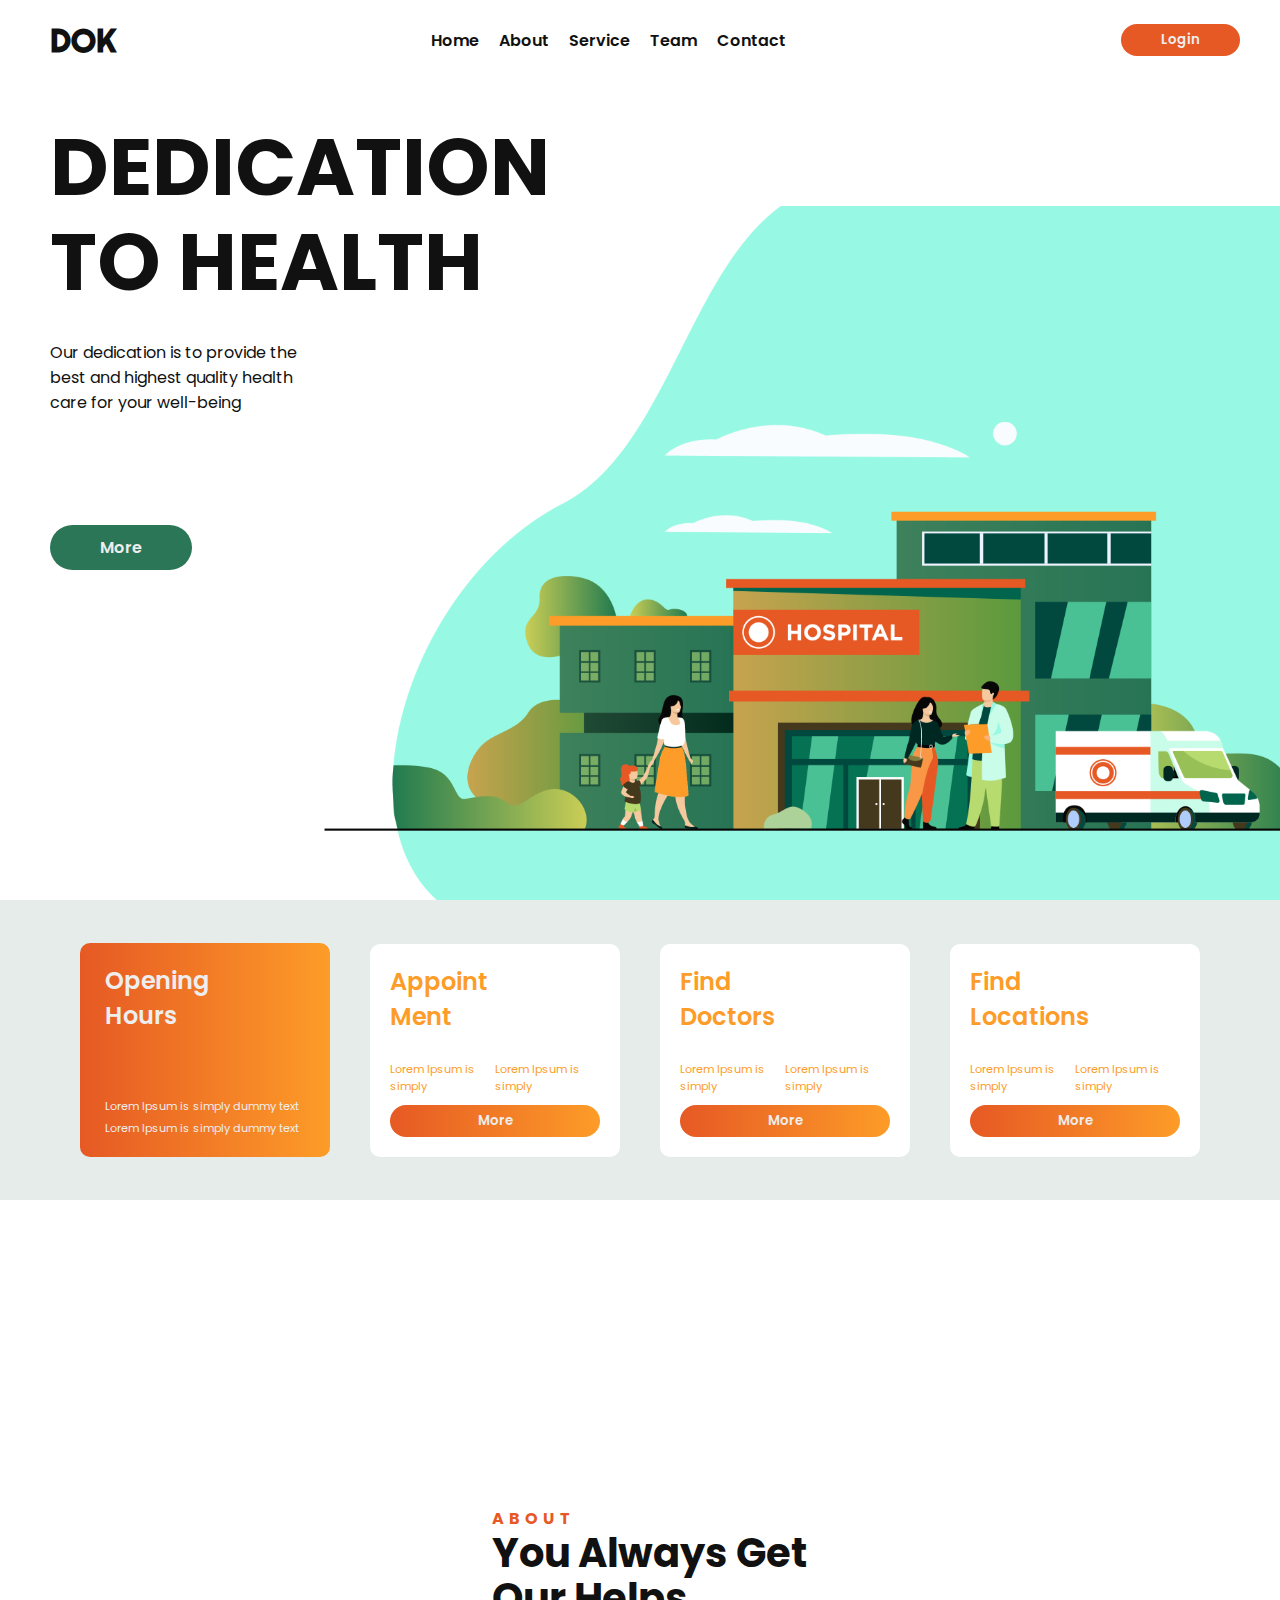
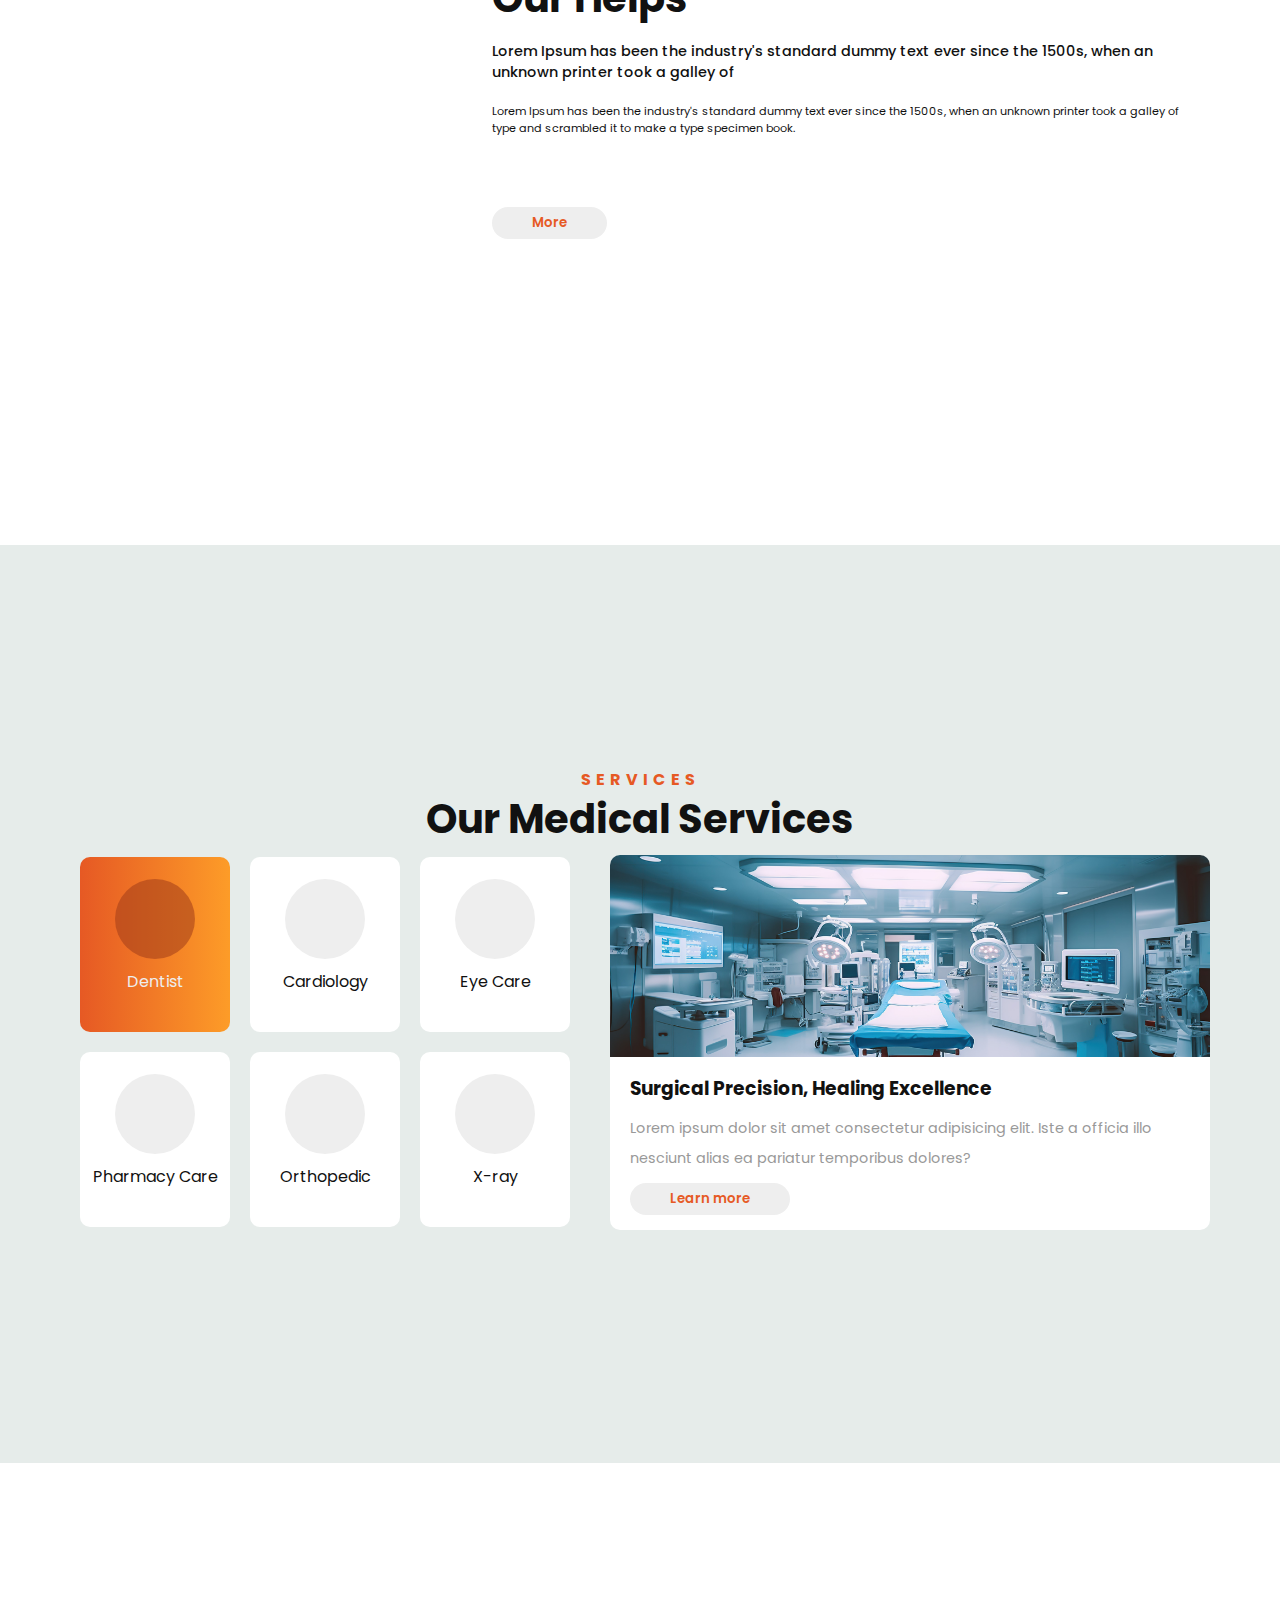
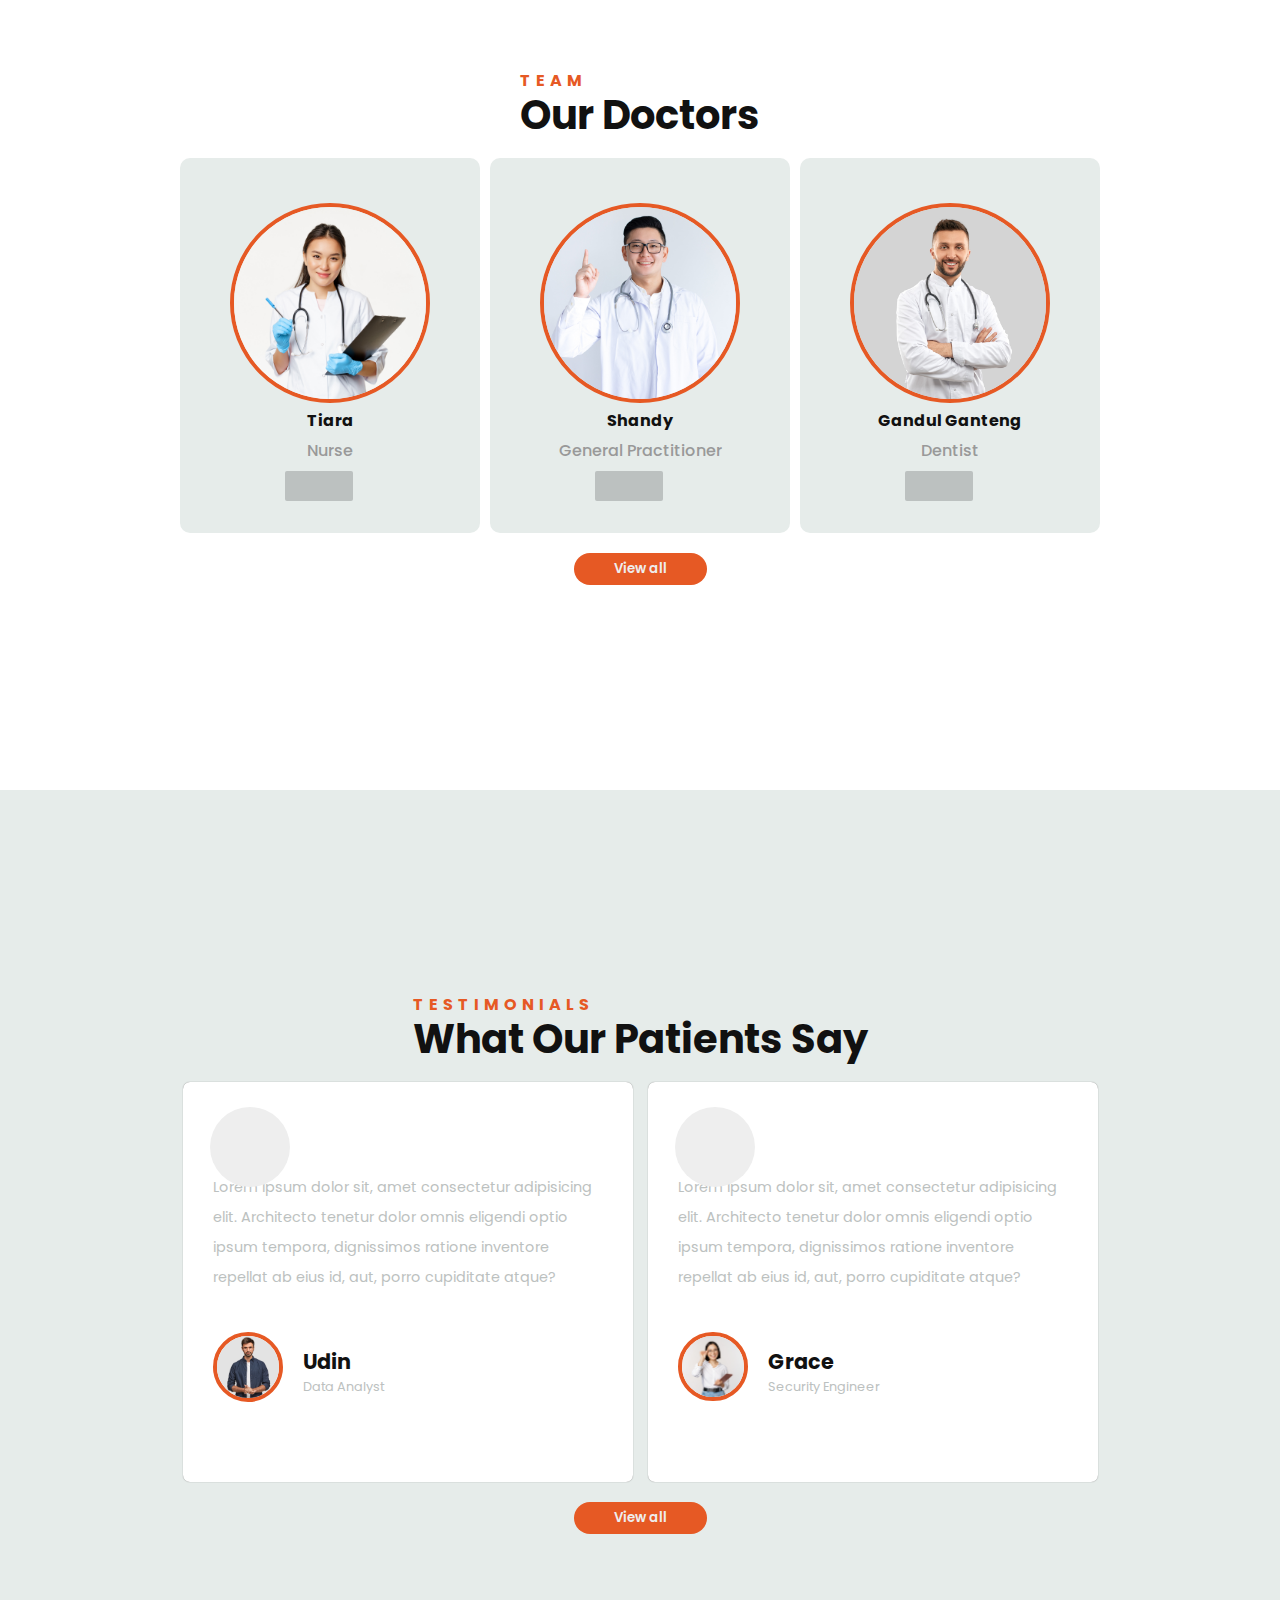
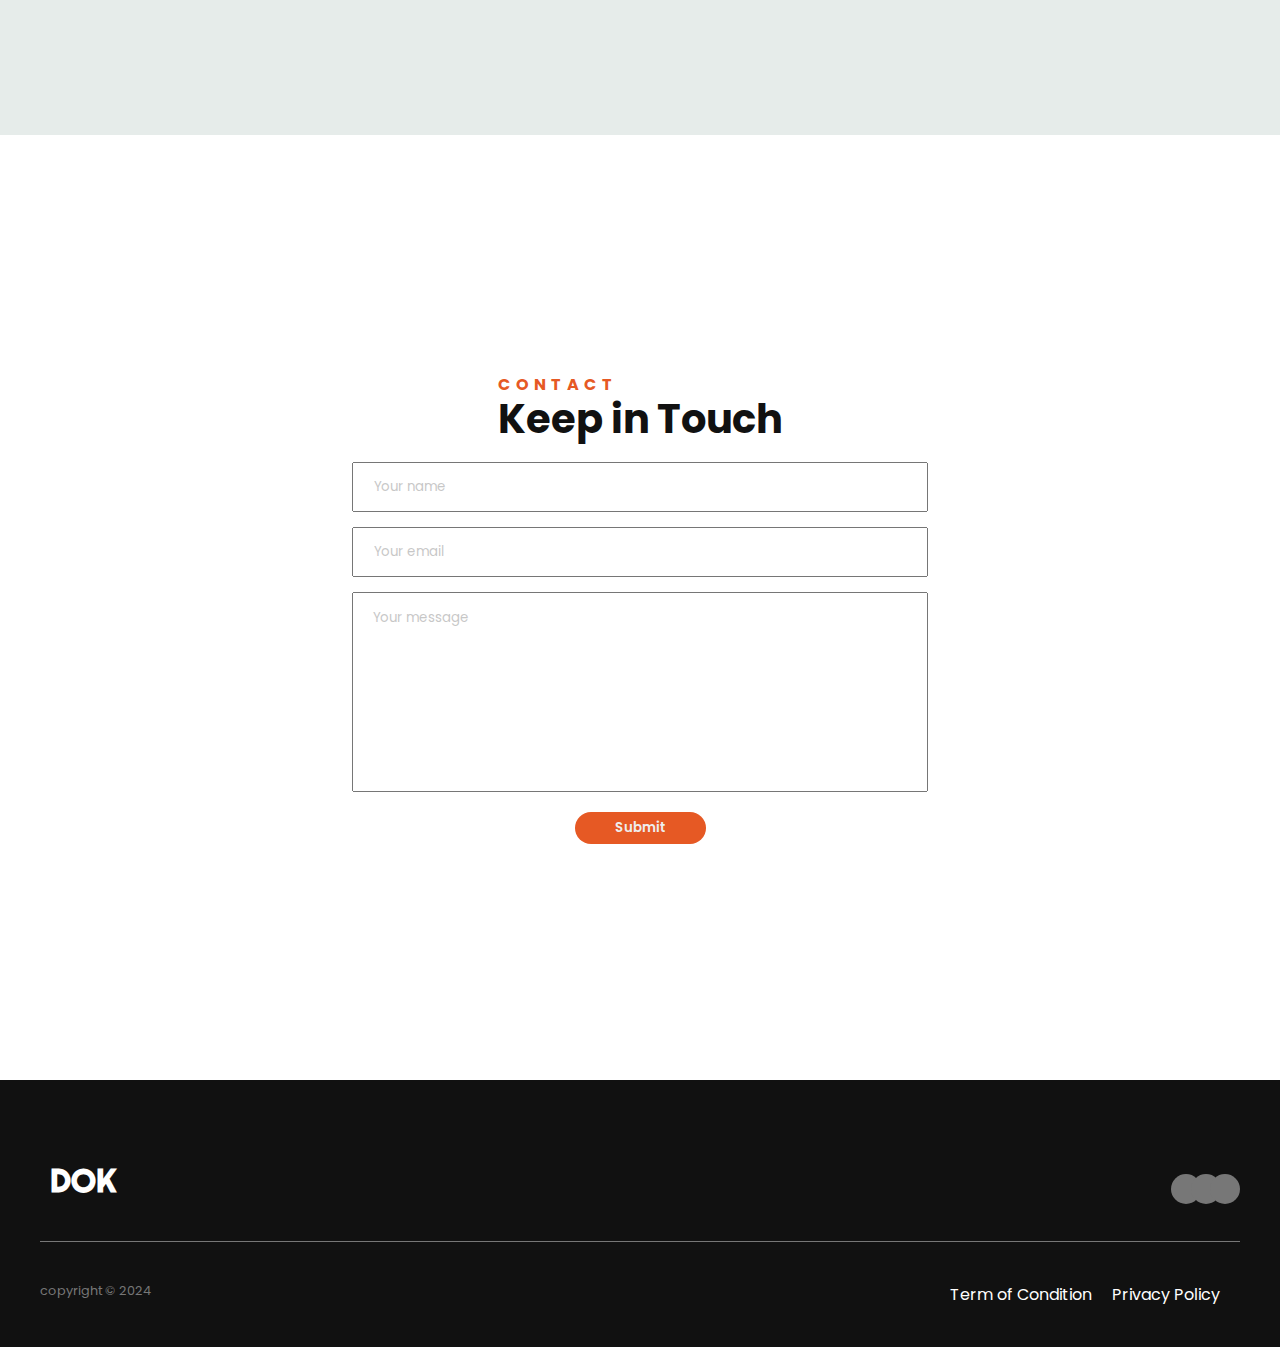
==== commit fb689d3e: "dok" ====
--- a/index.html
+++ b/index.html
@@ -40,7 +40,7 @@
       </div>
     </div>
   </header>
-  <section>
+  <section class="slider">
     <div class="card-container">
       <div class="card">
         <h4>Opening Hours</h4>
--- a/style.css
+++ b/style.css
@@ -258,6 +258,10 @@
   display: flex;
   flex-wrap: wrap;
   align-items: center;
+}
+.cards {
+  display: flex;
+  flex-wrap: wrap;
 }
 .services-card .card {
   display: flex;
@@ -795,7 +799,8 @@
   }
 }
 @media screen and (max-width: 600px) {
-  body {
+  html, body {
+    max-width: 100%;
     overflow-x: hidden;
   }
   header {
@@ -831,6 +836,9 @@
     display: block;
     width: 100%;
   }
+  .slider {
+    overflow: hidden;
+  }
   .card-container {
     justify-content: start;
   }
@@ -877,9 +885,10 @@
     height: 200px;
     justify-content: start;
     flex-wrap: nowrap;
+    overflow: hidden;
   }
   .cards {
-    display: flex;
+    flex-wrap: nowrap;
     justify-content: start;
   }
   .side-card {
